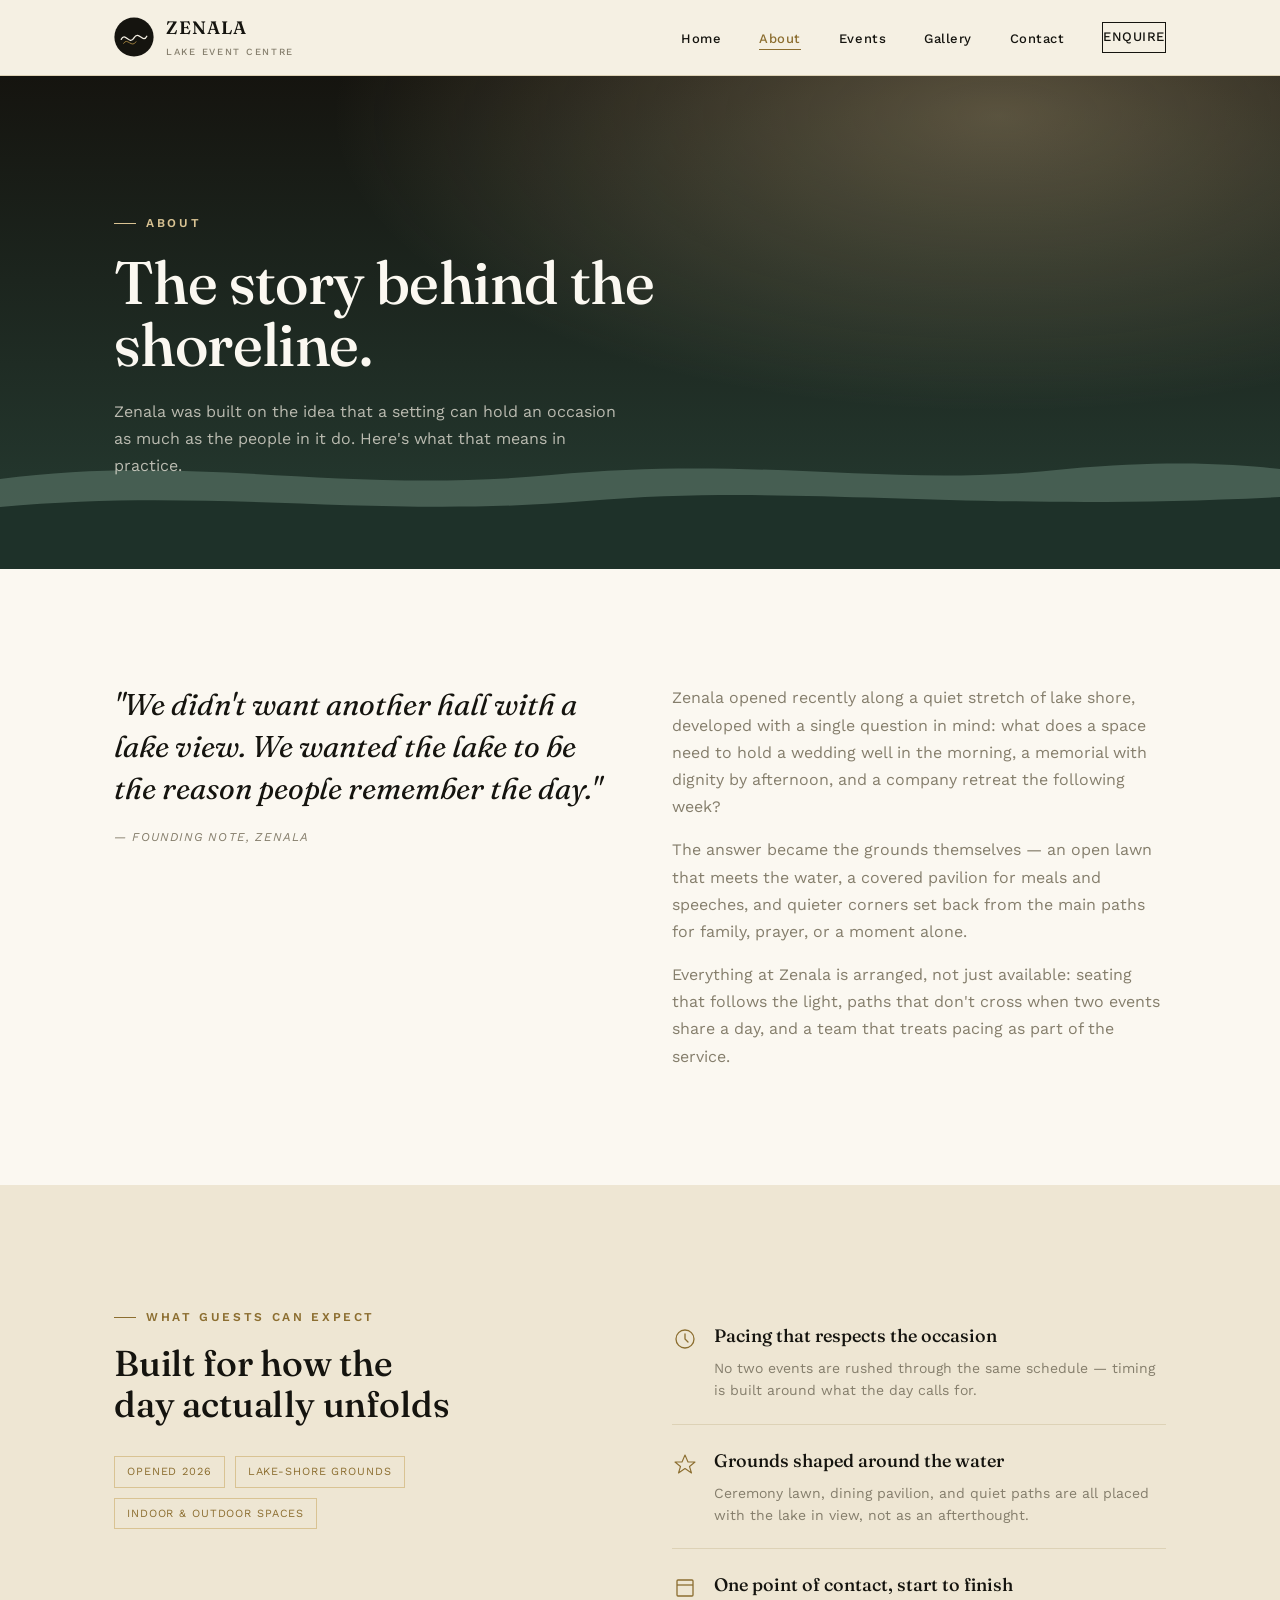
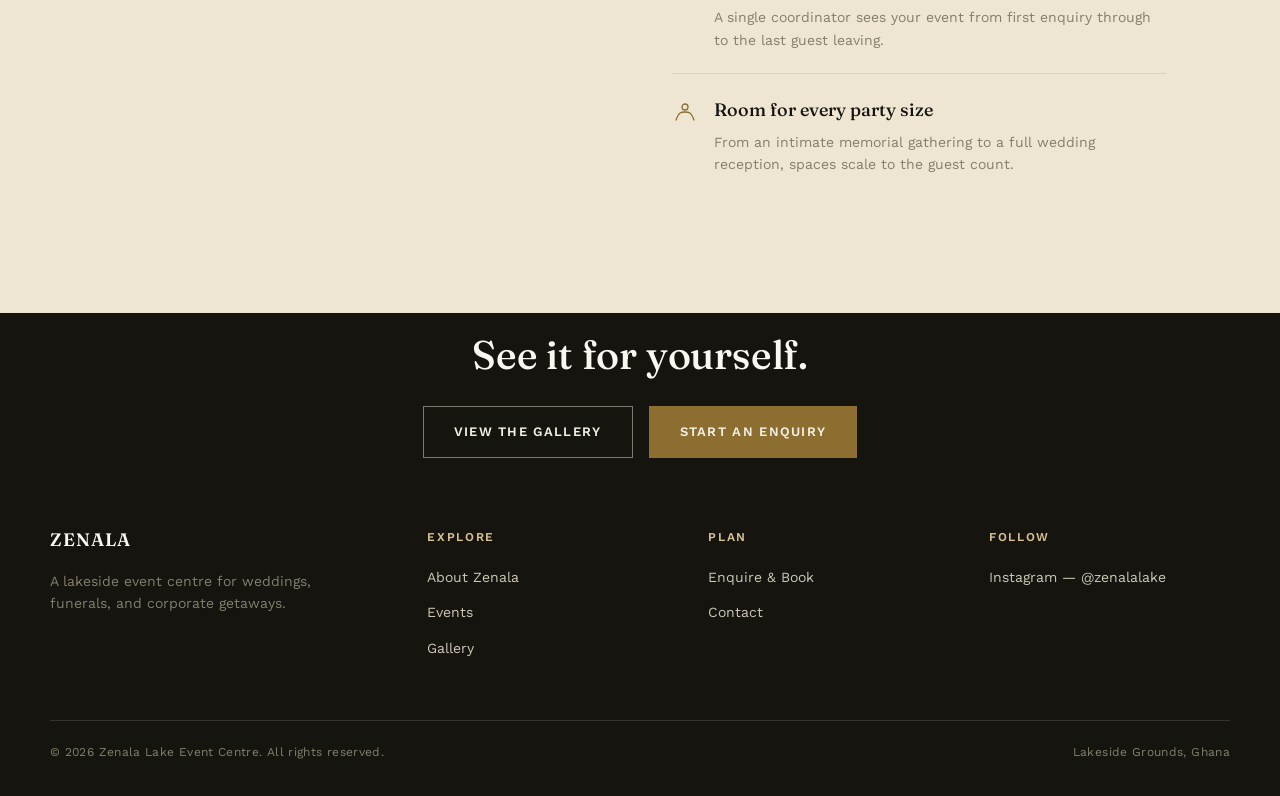
==== about.html @ 18d7e522 "feat: initial frontend" ====
<!DOCTYPE html>
<html lang="en">
<head>
<meta charset="UTF-8">
<meta name="viewport" content="width=device-width, initial-scale=1.0">
<title>About Zenala — Zenala Lake Event Centre</title>
<link rel="stylesheet" href="styles.css">
</head>
<body>

<header class="site-header">
  <nav class="nav">
    <a class="brand" href="index.html" aria-label="Zenala home">
      <svg class="brand-mark" viewBox="0 0 100 100" xmlns="http://www.w3.org/2000/svg">
        <circle cx="50" cy="50" r="49" fill="#15140F"/>
        <path d="M18,56 C28,36 38,72 50,52 C62,32 72,68 82,48" stroke="#F5F0E4" stroke-width="3.2" fill="none" stroke-linecap="round"/>
        <path d="M24,66 C33,49 44,80 55,62" stroke="#AD8A44" stroke-width="2.4" fill="none" stroke-linecap="round" opacity="0.9"/>
      </svg>
      <span>
        <span class="brand-word">ZENALA</span>
        <span class="brand-sub">LAKE EVENT CENTRE</span>
      </span>
    </a>
    <button class="nav-toggle" aria-label="Toggle menu" aria-expanded="false">
      <span></span><span></span><span></span>
    </button>
    <ul class="nav-links">
      <li><a href="index.html">Home</a></li>
      <li><a href="about.html" aria-current="page">About</a></li>
      <li><a href="events.html">Events</a></li>
      <li><a href="gallery.html">Gallery</a></li>
      <li><a href="contact.html">Contact</a></li>
      <li><a class="btn btn-line nav-cta" href="enquire.html">Enquire</a></li>
    </ul>
  </nav>
</header>

<main>
  <section class="hero compact">
    <div class="hero-scene" aria-hidden="true">
      <svg viewBox="0 0 1440 180" preserveAspectRatio="none" xmlns="http://www.w3.org/2000/svg">
        <path d="M0,90 C220,64 380,106 620,86 C860,66 1000,100 1200,80 C1320,70 1400,76 1440,80 L1440,180 L0,180 Z" fill="#4B6357" opacity="0.9"/>
        <path d="M0,118 C240,98 420,130 660,112 C900,94 1080,124 1440,108 L1440,180 L0,180 Z" fill="#1E3129"/>
      </svg>
    </div>
    <div class="hero-inner">
      <span class="eyebrow">About</span>
      <h1 class="h1" style="font-size:clamp(38px,5.5vw,60px); margin-top:18px;">The story behind the shoreline.</h1>
      <p class="lede" style="max-width:52ch;">Zenala was built on the idea that a setting can hold an occasion as much as the people in it do. Here's what that means in practice.</p>
    </div>
  </section>

  <!-- STORY -->
  <section class="section section-paper">
    <div class="wrap grid-2">
      <div>
        <p class="pullquote">"We didn't want another hall with a lake view. We wanted the lake to be the reason people remember the day."</p>
        <cite class="muted" style="display:block; margin-top:18px; font-size:12px; letter-spacing:.1em; text-transform:uppercase;">— Founding note, Zenala</cite>
      </div>
      <div>
        <p class="lede">Zenala opened recently along a quiet stretch of lake shore, developed with a single question in mind: what does a space need to hold a wedding well in the morning, a memorial with dignity by afternoon, and a company retreat the following week?</p>
        <p class="lede mt-16">The answer became the grounds themselves — an open lawn that meets the water, a covered pavilion for meals and speeches, and quieter corners set back from the main paths for family, prayer, or a moment alone.</p>
        <p class="lede mt-16">Everything at Zenala is arranged, not just available: seating that follows the light, paths that don't cross when two events share a day, and a team that treats pacing as part of the service.</p>
      </div>
    </div>
  </section>

  <!-- WHAT TO EXPECT -->
  <section class="section section-soft">
    <div class="wrap grid-2" style="align-items:start;">
      <div>
        <span class="eyebrow">What Guests Can Expect</span>
        <h2 class="h2 mt-16" style="font-size:clamp(26px,3.2vw,36px); max-width:14ch;">Built for how the day actually unfolds</h2>
        <div class="tag-row mt-32">
          <span class="tag">Opened 2026</span>
          <span class="tag">Lake-shore grounds</span>
          <span class="tag">Indoor &amp; outdoor spaces</span>
        </div>
      </div>
      <div>
        <div class="value-item">
          <svg class="value-icon" viewBox="0 0 26 26" fill="none" xmlns="http://www.w3.org/2000/svg"><circle cx="13" cy="13" r="9" stroke="currentColor" stroke-width="1.3"/><path d="M13 8v5l3 3" stroke="currentColor" stroke-width="1.3" stroke-linecap="round"/></svg>
          <div>
            <h4>Pacing that respects the occasion</h4>
            <p>No two events are rushed through the same schedule — timing is built around what the day calls for.</p>
          </div>
        </div>
        <div class="value-item">
          <svg class="value-icon" viewBox="0 0 26 26" fill="none" xmlns="http://www.w3.org/2000/svg"><path d="M13 4l3 7h7l-5.5 4.5L19.5 22 13 17.5 6.5 22 8.5 15.5 3 11h7z" stroke="currentColor" stroke-width="1.1" stroke-linejoin="round"/></svg>
          <div>
            <h4>Grounds shaped around the water</h4>
            <p>Ceremony lawn, dining pavilion, and quiet paths are all placed with the lake in view, not as an afterthought.</p>
          </div>
        </div>
        <div class="value-item">
          <svg class="value-icon" viewBox="0 0 26 26" fill="none" xmlns="http://www.w3.org/2000/svg"><rect x="5" y="5" width="16" height="16" rx="1" stroke="currentColor" stroke-width="1.3"/><path d="M5 10h16" stroke="currentColor" stroke-width="1.3"/></svg>
          <div>
            <h4>One point of contact, start to finish</h4>
            <p>A single coordinator sees your event from first enquiry through to the last guest leaving.</p>
          </div>
        </div>
        <div class="value-item">
          <svg class="value-icon" viewBox="0 0 26 26" fill="none" xmlns="http://www.w3.org/2000/svg"><path d="M4 20c3-8 5-8 9-8s6 0 9 8" stroke="currentColor" stroke-width="1.3" stroke-linecap="round"/><circle cx="13" cy="7" r="3" stroke="currentColor" stroke-width="1.3"/></svg>
          <div>
            <h4>Room for every party size</h4>
            <p>From an intimate memorial gathering to a full wedding reception, spaces scale to the guest count.</p>
          </div>
        </div>
      </div>
    </div>
  </section>

  <!-- CTA -->
  <section class="section-dark">
    <div class="wrap center" style="padding:20px 0 10px;">
      <h2 class="h2" style="font-size:clamp(26px,3.4vw,40px); color:var(--paper);">See it for yourself.</h2>
      <div class="hero-actions" style="justify-content:center; margin-top:28px;">
        <a href="gallery.html" class="btn btn-ghost">View the Gallery</a>
        <a href="enquire.html" class="btn btn-primary" style="background:var(--gold-deep); border-color:var(--gold-deep);">Start an Enquiry</a>
      </div>
    </div>
  </section>
</main>

<footer class="site-footer">
  <div class="wrap footer-top">
    <div class="footer-brand">
      <span class="brand-word">ZENALA</span>
      <p>A lakeside event centre for weddings, funerals, and corporate getaways.</p>
    </div>
    <div class="footer-col">
      <h4>Explore</h4>
      <ul>
        <li><a href="about.html">About Zenala</a></li>
        <li><a href="events.html">Events</a></li>
        <li><a href="gallery.html">Gallery</a></li>
      </ul>
    </div>
    <div class="footer-col">
      <h4>Plan</h4>
      <ul>
        <li><a href="enquire.html">Enquire &amp; Book</a></li>
        <li><a href="contact.html">Contact</a></li>
      </ul>
    </div>
    <div class="footer-col">
      <h4>Follow</h4>
      <ul>
        <li><a href="#">Instagram — @zenalalake</a></li>
      </ul>
    </div>
  </div>
  <div class="wrap footer-bottom">
    <span>&copy; 2026 Zenala Lake Event Centre. All rights reserved.</span>
    <span>Lakeside Grounds, Ghana</span>
  </div>
</footer>

<script src="script.js"></script>
</body>
</html>
---- styles.css ----
/* ==========================================================================
   ZENALA LAKE EVENT CENTRE — design tokens & shared styles
   Display: Fraunces (warm, high-contrast serif — the venue's editorial voice)
   Body:    Work Sans (quiet, geometric, does not compete with the serif)
   Palette: ink / cream / brass-gold / deep lake green / stone
   ========================================================================== */

@import url('https://fonts.googleapis.com/css2?family=Fraunces:ital,opsz,wght@0,9..144,300;0,9..144,400;0,9..144,500;0,9..144,600;1,9..144,400;1,9..144,500&family=Work+Sans:wght@300;400;500;600&display=swap');

:root{
  --ink:        #15140F;
  --ink-soft:   #23231B;
  --cream:      #F5F0E4;
  --cream-soft: #EEE6D3;
  --paper:      #FBF8F1;
  --gold:       #AD8A44;
  --gold-deep:  #8C6E30;
  --gold-soft:  #D9C393;
  --lake:       #263D33;
  --lake-soft:  #435A4D;
  --stone:      #857E6C;
  --line:       #DDD2B6;
  --white:      #FFFFFF;

  --display: 'Fraunces', serif;
  --body: 'Work Sans', sans-serif;

  --container: 1180px;
  --gutter: clamp(24px, 5vw, 64px);

  --ease: cubic-bezier(.4,0,.2,1);
}

*, *::before, *::after{ box-sizing: border-box; }
html{ scroll-behavior: smooth; }
@media (prefers-reduced-motion: reduce){
  html{ scroll-behavior: auto; }
  *, *::before, *::after{ animation-duration: 0.001ms !important; animation-iteration-count: 1 !important; transition-duration: 0.001ms !important; scroll-behavior: auto !important; }
}

body{
  margin:0;
  font-family: var(--body);
  color: var(--ink);
  background: var(--cream);
  font-weight: 400;
  line-height: 1.6;
  -webkit-font-smoothing: antialiased;
}

img, svg{ display:block; max-width:100%; }
a{ color: inherit; text-decoration:none; }
button{ font-family: inherit; cursor:pointer; }
ul{ margin:0; padding:0; list-style:none; }
h1,h2,h3,h4,p{ margin:0; }

:focus-visible{
  outline: 2px solid var(--gold);
  outline-offset: 3px;
}

.wrap{
  max-width: var(--container);
  margin: 0 auto;
  padding-left: var(--gutter);
  padding-right: var(--gutter);
}

.eyebrow{
  display:inline-flex;
  align-items:center;
  gap: 10px;
  font-family: var(--body);
  font-size: 12px;
  font-weight: 600;
  letter-spacing: .22em;
  text-transform: uppercase;
  color: var(--gold-deep);
}
.eyebrow::before{
  content:"";
  width: 22px; height:1px;
  background: var(--gold-deep);
}

h1, .h1{
  font-family: var(--display);
  font-optical-sizing: auto;
  font-weight: 500;
  letter-spacing: -0.01em;
  line-height: 1.04;
  color: var(--ink);
}
h2, .h2{
  font-family: var(--display);
  font-weight: 500;
  letter-spacing: -0.005em;
  line-height: 1.12;
  color: var(--ink);
}
h3, .h3{
  font-family: var(--display);
  font-weight: 500;
  line-height: 1.2;
  color: var(--ink);
}

.lede{
  font-family: var(--body);
  font-weight: 400;
  color: var(--stone);
  line-height: 1.7;
}

.btn{
  display:inline-flex;
  align-items:center;
  justify-content:center;
  gap:10px;
  padding: 15px 30px;
  font-family: var(--body);
  font-size: 13px;
  font-weight: 600;
  letter-spacing: .1em;
  text-transform: uppercase;
  border: 1px solid transparent;
  transition: all .3s var(--ease);
  white-space: nowrap;
}
.btn-primary{
  background: var(--ink);
  color: var(--cream);
  border-color: var(--ink);
}
.btn-primary:hover{
  background: var(--gold-deep);
  border-color: var(--gold-deep);
}
.btn-ghost{
  background: transparent;
  color: var(--cream);
  border-color: rgba(245,240,228,.45);
}
.btn-ghost:hover{
  border-color: var(--cream);
  background: rgba(245,240,228,.08);
}
.btn-line{
  background: transparent;
  color: var(--ink);
  border-color: var(--ink);
}
.btn-line:hover{
  background: var(--ink);
  color: var(--cream);
}

/* ---------------------------------------------------------------------- */
/* NAV                                                                    */
/* ---------------------------------------------------------------------- */
.site-header{
  position: sticky;
  top:0;
  z-index: 100;
  background: rgba(245,240,228,.86);
  backdrop-filter: blur(10px) saturate(1.1);
  border-bottom: 1px solid var(--line);
}
.nav{
  display:flex;
  align-items:center;
  justify-content:space-between;
  padding: 16px var(--gutter);
  max-width: var(--container);
  margin: 0 auto;
}
.brand{
  display:flex;
  align-items:center;
  gap: 12px;
}
.brand-mark{ width: 40px; height:40px; flex:none; }
.brand-word{
  font-family: var(--display);
  font-size: 18px;
  font-weight: 600;
  letter-spacing: .06em;
  line-height:1.1;
}
.brand-sub{
  display:block;
  font-family: var(--body);
  font-size: 9.5px;
  font-weight: 500;
  letter-spacing: .18em;
  color: var(--stone);
  margin-top: 2px;
}
.nav-links{
  display:flex;
  align-items:center;
  gap: clamp(18px, 3vw, 38px);
}
.nav-links a{
  font-size: 13px;
  font-weight: 500;
  letter-spacing: .04em;
  color: var(--ink);
  position: relative;
  padding: 4px 0;
}
.nav-links a::after{
  content:"";
  position:absolute;
  left:0; right:100%;
  bottom:0;
  height:1px;
  background: var(--gold-deep);
  transition: right .3s var(--ease);
}
.nav-links a:hover::after,
.nav-links a[aria-current="page"]::after{
  right:0;
}
.nav-links a[aria-current="page"]{ color: var(--gold-deep); }
.nav-cta{
  padding: 10px 20px;
  font-size: 12px;
}
.nav-toggle{ display:none; }

@media (max-width: 860px){
  .nav-links{
    position:fixed;
    top: 65px; right:0; bottom:0; left:0;
    height: calc(100vh - 65px);
    background: var(--cream);
    flex-direction:column;
    align-items:flex-start;
    padding: 30px var(--gutter);
    gap: 26px;
    display:none;
    border-top: 1px solid var(--line);
    overflow-y:auto;
  }
  .nav-links.open{ display:flex; }
  .nav-links a{ font-size: 20px; font-family: var(--display); }
  .nav-toggle{
    display:flex;
    flex-direction:column;
    gap:5px;
    background:none;
    border:none;
    padding:6px;
  }
  .nav-toggle span{ width:22px; height:1px; background:var(--ink); display:block; }
}

/* ---------------------------------------------------------------------- */
/* WAVE DIVIDERS / SIGNATURE MOTIF                                        */
/* ---------------------------------------------------------------------- */
.wave-divider{ display:block; width:100%; line-height:0; }
.wave-divider svg{ width:100%; height:auto; display:block; }

.ripple-line{
  stroke-dasharray: 4 10;
  animation: driftline 14s linear infinite;
}
@keyframes driftline{
  to{ stroke-dashoffset: -140; }
}

/* ---------------------------------------------------------------------- */
/* HERO (shared skeleton, page-specific content)                          */
/* ---------------------------------------------------------------------- */
.hero{
  position: relative;
  background:
    radial-gradient(52% 60% at 78% 8%, rgba(217,195,147,.35) 0%, rgba(217,195,147,0) 100%),
    linear-gradient(180deg, var(--ink) 0%, var(--lake) 100%);
  color: var(--cream);
  overflow:hidden;
}
.hero-inner{
  position:relative;
  z-index:2;
  max-width: var(--container);
  margin:0 auto;
  padding: clamp(120px,16vw,180px) var(--gutter) clamp(150px,15vw,190px);
}
.hero-scene{
  position:absolute; left:0; right:0; bottom:0; z-index:1;
  height: clamp(110px, 16vw, 180px);
  line-height:0;
}
.hero-scene svg{ width:100%; height:100%; display:block; }
.hero .eyebrow{ color: var(--gold-soft); }
.hero .eyebrow::before{ background: var(--gold-soft); }
.hero h1{ color: var(--paper); max-width: 15ch; }
.hero .lede{ color: rgba(245,240,228,.72); max-width: 46ch; margin-top:22px; }
.hero-actions{ display:flex; gap:16px; margin-top:40px; flex-wrap:wrap; }

.hero.compact .hero-inner{ padding: clamp(90px,12vw,130px) var(--gutter) clamp(64px,8vw,90px); }

/* ---------------------------------------------------------------------- */
/* SECTIONS                                                                */
/* ---------------------------------------------------------------------- */
section{ position:relative; }
.section{ padding: clamp(70px, 9vw, 120px) 0; }
.section-tight{ padding: clamp(50px,6vw,80px) 0; }
.section-dark{ background: var(--ink); color: var(--cream); }
.section-lake{ background: var(--lake); color: var(--cream); }
.section-paper{ background: var(--paper); }
.section-soft{ background: var(--cream-soft); }

.hr{ border:none; border-top:1px solid var(--line); margin: 0; }
.hr-dark{ border-top:1px solid rgba(245,240,228,.16); }

/* Two-col grid utilities */
.grid-2{ display:grid; grid-template-columns: 1fr 1fr; gap: clamp(30px,5vw,80px); }
.grid-3{ display:grid; grid-template-columns: repeat(3,1fr); gap: clamp(20px,3vw,32px); }
@media (max-width: 860px){
  .grid-2{ grid-template-columns: 1fr; }
  .grid-3{ grid-template-columns: 1fr; }
}

/* Occasion cards */
.occasion-card{
  border: 1px solid var(--line);
  background: var(--paper);
  padding: 38px 32px;
  transition: border-color .3s var(--ease), transform .3s var(--ease);
}
.occasion-card:hover{ border-color: var(--gold); transform: translateY(-4px); }
.occasion-icon{ width:44px; height:44px; margin-bottom:22px; color: var(--gold-deep); }
.occasion-card h3{ font-size: 22px; margin-bottom:12px; }
.occasion-card p{ color: var(--stone); font-size:15px; }
.occasion-link{
  display:inline-flex; align-items:center; gap:8px;
  margin-top:22px; font-size:12px; font-weight:600; letter-spacing:.08em; text-transform:uppercase;
  color: var(--ink); border-bottom:1px solid var(--ink); padding-bottom:3px;
}

/* Illustrated scene panels (used in place of photography) */
.scene{
  position:relative;
  aspect-ratio: 4/3;
  overflow:hidden;
  background: var(--lake);
}
.scene svg{ position:absolute; top:0; right:0; bottom:0; left:0; width:100%; height:100%; }
.scene-caption{
  position:absolute; left:0; right:0; bottom:0;
  padding: 18px 20px;
  background: linear-gradient(0deg, rgba(21,20,15,.72), transparent);
  color: var(--paper);
  font-family: var(--display);
  font-size: 15px;
  letter-spacing:.01em;
}

/* Footer */
.site-footer{
  background: var(--ink);
  color: var(--cream-soft);
}
.footer-top{
  padding: 60px 0 50px;
  display:grid;
  grid-template-columns: 1.4fr 1fr 1fr 1fr;
  gap: 40px;
}
@media (max-width: 860px){
  .footer-top{ grid-template-columns: 1fr 1fr; }
}
.footer-brand .brand-word{ color: var(--paper); }
.footer-brand p{ margin-top:16px; color: var(--stone); font-size:14px; max-width: 30ch; }
.footer-col h4{
  font-family: var(--body); font-size:12px; font-weight:600; letter-spacing:.14em;
  text-transform:uppercase; color: var(--gold-soft); margin-bottom:16px;
}
.footer-col li{ margin-bottom:10px; }
.footer-col a{ font-size:14px; color: var(--cream-soft); opacity:.85; }
.footer-col a:hover{ opacity:1; color: var(--gold-soft); }
.footer-bottom{
  border-top: 1px solid rgba(245,240,228,.14);
  padding: 22px 0 34px;
  display:flex; justify-content:space-between; align-items:center; flex-wrap:wrap; gap:12px;
  font-size:12px; color: var(--stone); letter-spacing:.03em;
}

/* Reveal utility retained as a no-op: content must always be visible
   regardless of how the page is captured (manual scroll, full-page
   screenshot tools, etc. don't all trigger IntersectionObserver the
   same way) — reliability beats a subtle scroll animation here. */
.reveal{ opacity:1; transform:none; }

/* Forms */
.field{ margin-bottom: 22px; }
.field label{
  display:block; font-size:12px; font-weight:600; letter-spacing:.08em; text-transform:uppercase;
  color: var(--stone); margin-bottom:9px;
}
.field input, .field select, .field textarea{
  width:100%;
  background: var(--paper);
  border: 1px solid var(--line);
  padding: 14px 16px;
  font-family: var(--body);
  font-size: 15px;
  color: var(--ink);
  transition: border-color .25s var(--ease);
}
.field input:focus, .field select:focus, .field textarea:focus{
  border-color: var(--gold);
  outline:none;
}
.field textarea{ resize: vertical; min-height: 120px; }
.field-row{ display:grid; grid-template-columns:1fr 1fr; gap:20px; }
@media (max-width:600px){ .field-row{ grid-template-columns:1fr; } }

/* Steps (real sequence -> numbering justified) */
.step{ display:flex; gap:18px; }
.step + .step{ margin-top:26px; }
.step-num{
  font-family: var(--display); font-size:20px; color: var(--gold);
  border: 1px solid var(--gold-soft);
  width:40px; height:40px; flex:none;
  display:flex; align-items:center; justify-content:center;
}
.step h4{ font-family: var(--body); font-weight:600; font-size:15px; margin-bottom:4px; }
.step p{ font-size:14px; color: var(--stone); }

/* Pull quote */
.pullquote{
  font-family: var(--display);
  font-style: italic;
  font-weight: 400;
  font-size: clamp(22px, 3vw, 30px);
  line-height: 1.4;
  color: var(--ink);
}
.pullquote cite{
  display:block; margin-top:18px; font-style:normal; font-family: var(--body);
  font-size:12px; letter-spacing:.1em; text-transform:uppercase; color: var(--stone);
}

/* Value / expect list */
.value-item{ display:flex; gap:16px; padding: 22px 0; }
.value-item + .value-item{ border-top: 1px solid var(--line); }
.value-icon{ width:26px; height:26px; flex:none; color: var(--gold-deep); margin-top:4px; }
.value-item h4{ font-family: var(--display); font-size:18px; font-weight:500; margin-bottom:6px; }
.value-item p{ font-size:14px; color: var(--stone); }

/* Utility */
.center{ text-align:center; }
.mt-8{ margin-top:8px; } .mt-16{ margin-top:16px; } .mt-24{ margin-top:24px; }
.mt-32{ margin-top:32px; } .mt-48{ margin-top:48px; } .mt-64{ margin-top:64px; }
.muted{ color: var(--stone); }
.tag-row{ display:flex; gap:10px; flex-wrap:wrap; }
.tag{
  font-size:11px; letter-spacing:.08em; text-transform:uppercase; color: var(--gold-deep);
  border:1px solid var(--gold-soft); padding:6px 12px;
}
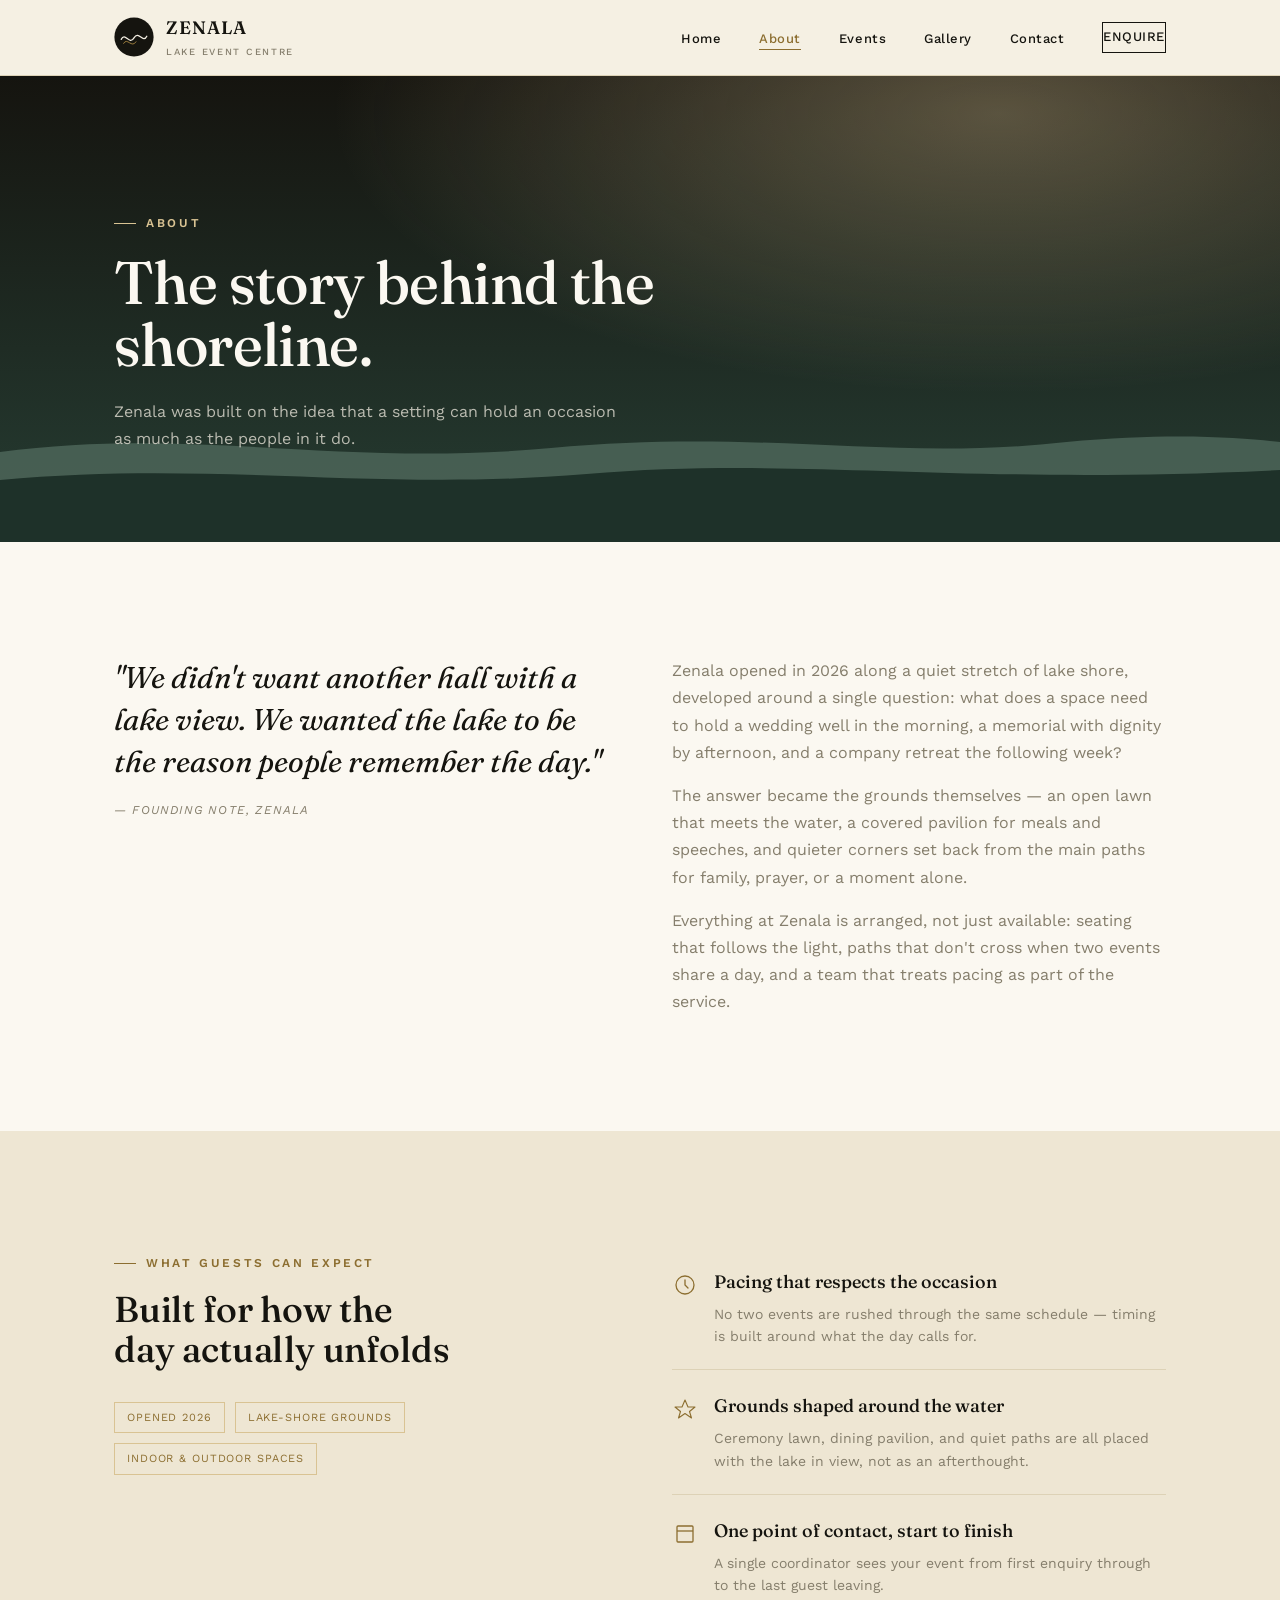
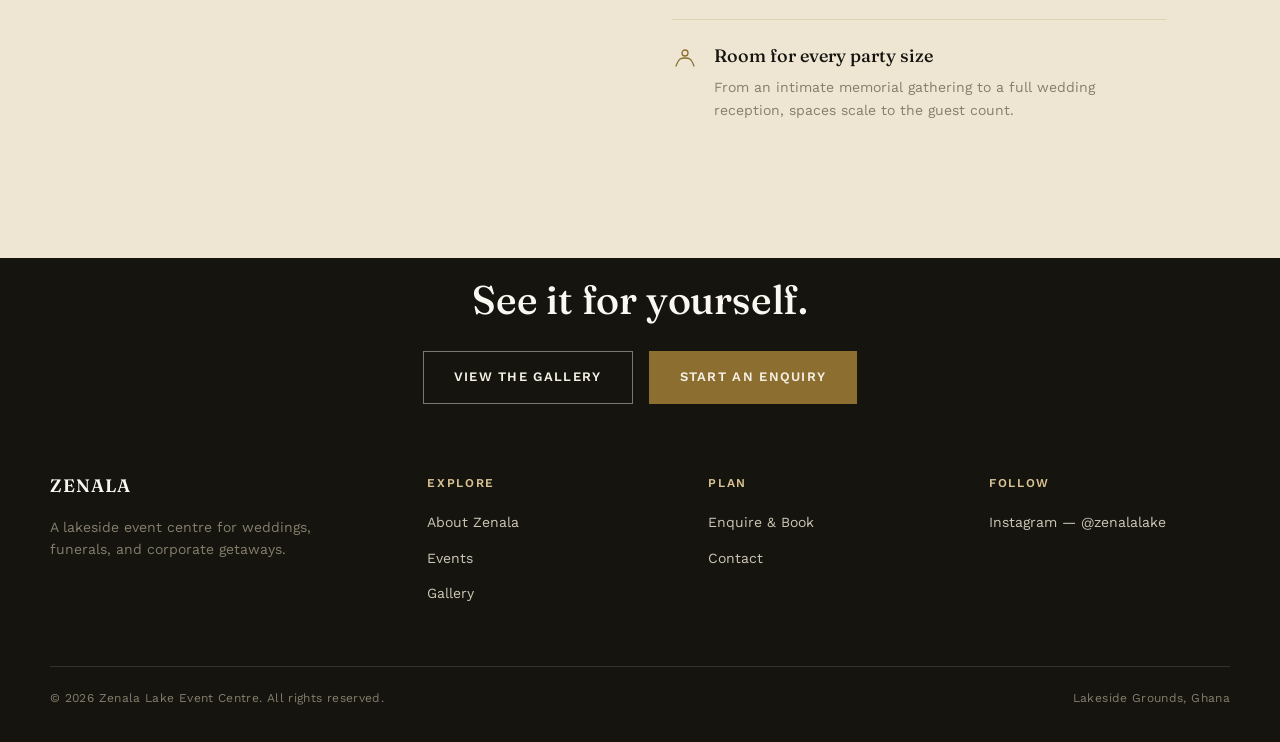
==== commit 86e351fe: "Refine site copy: strip placeholder artifacts and tighten messaging - Remove decorative dash bullets" ====
--- a/about.html
+++ b/about.html
@@ -46,7 +46,7 @@
     <div class="hero-inner">
       <span class="eyebrow">About</span>
       <h1 class="h1" style="font-size:clamp(38px,5.5vw,60px); margin-top:18px;">The story behind the shoreline.</h1>
-      <p class="lede" style="max-width:52ch;">Zenala was built on the idea that a setting can hold an occasion as much as the people in it do. Here's what that means in practice.</p>
+      <p class="lede" style="max-width:52ch;">Zenala was built on the idea that a setting can hold an occasion as much as the people in it do.</p>
     </div>
   </section>
 
@@ -58,7 +58,7 @@
         <cite class="muted" style="display:block; margin-top:18px; font-size:12px; letter-spacing:.1em; text-transform:uppercase;">— Founding note, Zenala</cite>
       </div>
       <div>
-        <p class="lede">Zenala opened recently along a quiet stretch of lake shore, developed with a single question in mind: what does a space need to hold a wedding well in the morning, a memorial with dignity by afternoon, and a company retreat the following week?</p>
+        <p class="lede">Zenala opened in 2026 along a quiet stretch of lake shore, developed around a single question: what does a space need to hold a wedding well in the morning, a memorial with dignity by afternoon, and a company retreat the following week?</p>
         <p class="lede mt-16">The answer became the grounds themselves — an open lawn that meets the water, a covered pavilion for meals and speeches, and quieter corners set back from the main paths for family, prayer, or a moment alone.</p>
         <p class="lede mt-16">Everything at Zenala is arranged, not just available: seating that follows the light, paths that don't cross when two events share a day, and a team that treats pacing as part of the service.</p>
       </div>
@@ -146,7 +146,7 @@
     <div class="footer-col">
       <h4>Follow</h4>
       <ul>
-        <li><a href="#">Instagram — @zenalalake</a></li>
+        <li><a href="https://www.instagram.com/zenalalake/">Instagram — @zenalalake</a></li>
       </ul>
     </div>
   </div>
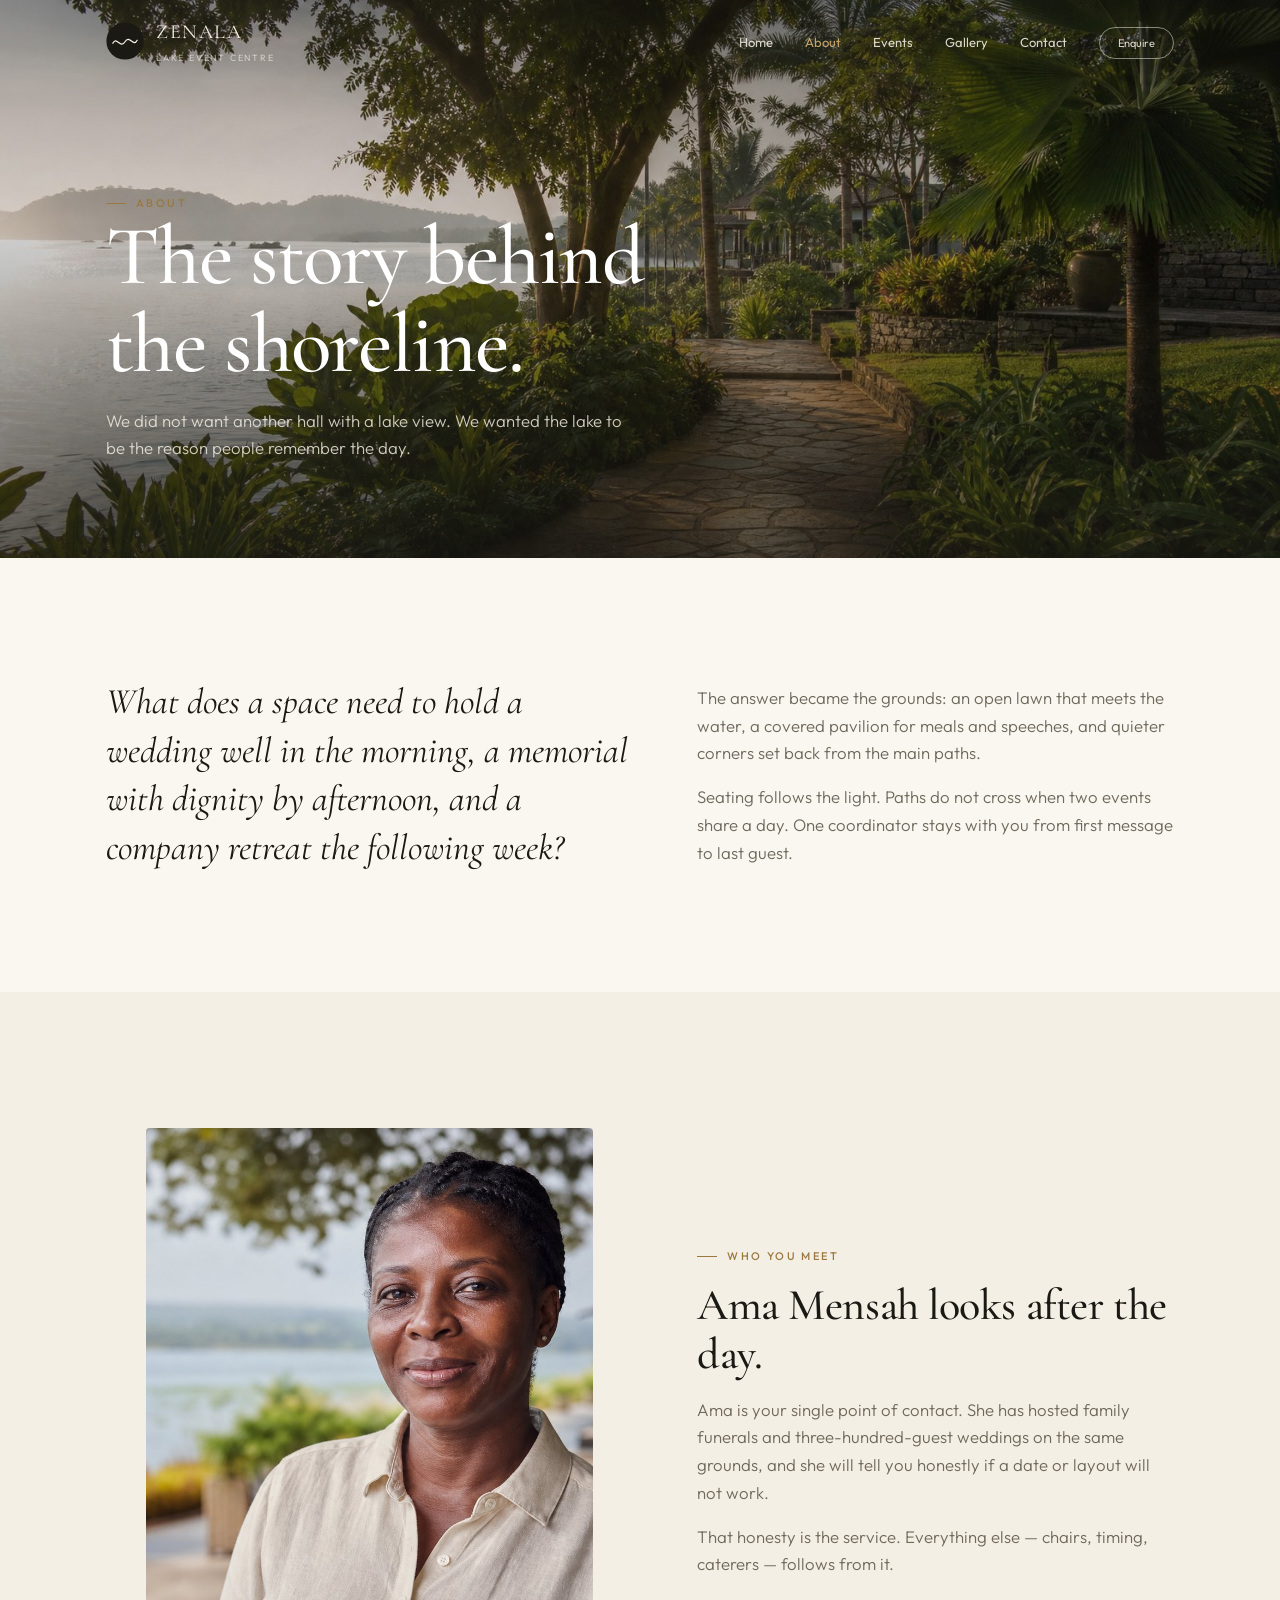
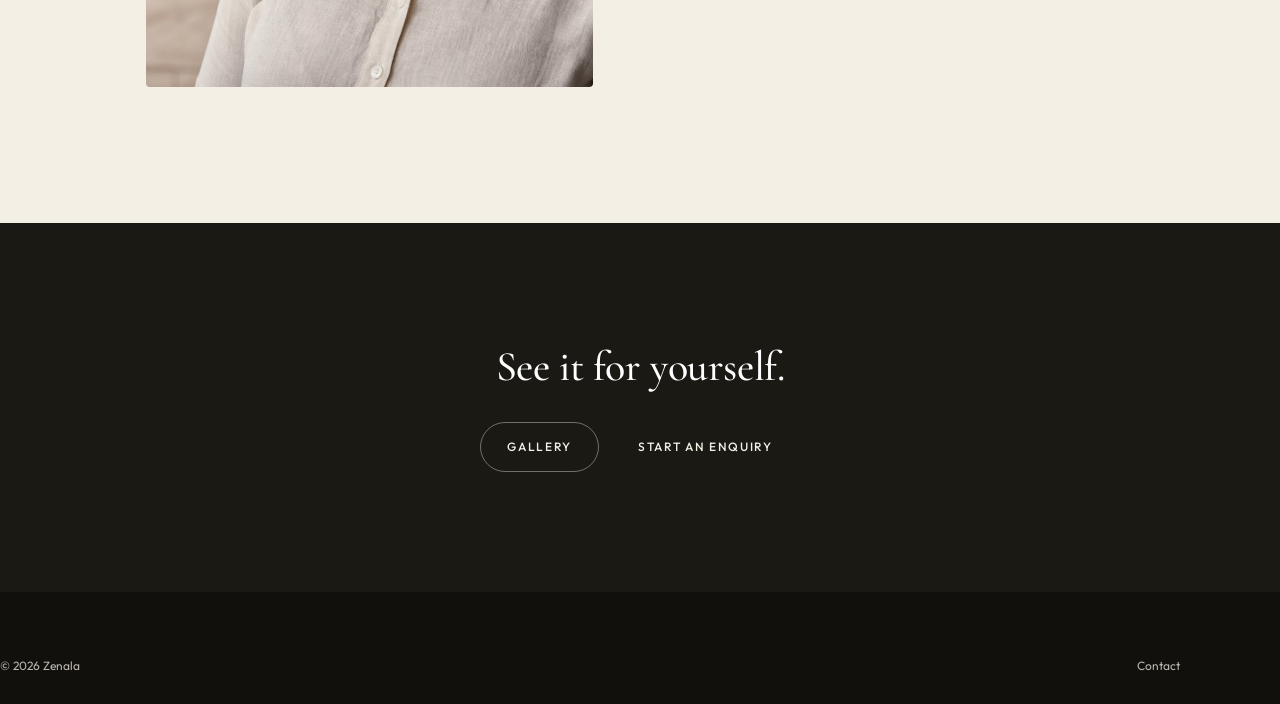
==== commit 6358de10: "feat: redesign the website" ====
--- a/about.html
+++ b/about.html
@@ -1,161 +1,74 @@
 <!DOCTYPE html>
 <html lang="en">
 <head>
-<meta charset="UTF-8">
-<meta name="viewport" content="width=device-width, initial-scale=1.0">
-<title>About Zenala — Zenala Lake Event Centre</title>
-<link rel="stylesheet" href="styles.css">
+  <meta charset="UTF-8">
+  <meta name="viewport" content="width=device-width, initial-scale=1.0">
+  <title>About — Zenala Lake Event Centre</title>
+  <link rel="stylesheet" href="styles.css">
 </head>
 <body>
-
 <header class="site-header">
   <nav class="nav">
     <a class="brand" href="index.html" aria-label="Zenala home">
-      <svg class="brand-mark" viewBox="0 0 100 100" xmlns="http://www.w3.org/2000/svg">
-        <circle cx="50" cy="50" r="49" fill="#15140F"/>
-        <path d="M18,56 C28,36 38,72 50,52 C62,32 72,68 82,48" stroke="#F5F0E4" stroke-width="3.2" fill="none" stroke-linecap="round"/>
-        <path d="M24,66 C33,49 44,80 55,62" stroke="#AD8A44" stroke-width="2.4" fill="none" stroke-linecap="round" opacity="0.9"/>
-      </svg>
-      <span>
-        <span class="brand-word">ZENALA</span>
-        <span class="brand-sub">LAKE EVENT CENTRE</span>
-      </span>
+      <svg class="brand-mark" viewBox="0 0 100 100"><circle cx="50" cy="50" r="49" fill="#1a1914"/><path d="M18,56 C28,36 38,72 50,52 C62,32 72,68 82,48" stroke="#F4EFE4" stroke-width="3.2" fill="none" stroke-linecap="round"/></svg>
+      <span><span class="brand-word">ZENALA</span><span class="brand-sub">LAKE EVENT CENTRE</span></span>
     </a>
-    <button class="nav-toggle" aria-label="Toggle menu" aria-expanded="false">
-      <span></span><span></span><span></span>
-    </button>
+    <button class="nav-toggle" aria-label="Toggle menu" aria-expanded="false"><span></span><span></span><span></span></button>
     <ul class="nav-links">
       <li><a href="index.html">Home</a></li>
       <li><a href="about.html" aria-current="page">About</a></li>
       <li><a href="events.html">Events</a></li>
       <li><a href="gallery.html">Gallery</a></li>
       <li><a href="contact.html">Contact</a></li>
-      <li><a class="btn btn-line nav-cta" href="enquire.html">Enquire</a></li>
+      <li><a class="nav-cta" href="enquire.html">Enquire</a></li>
     </ul>
   </nav>
 </header>
-
 <main>
   <section class="hero compact">
-    <div class="hero-scene" aria-hidden="true">
-      <svg viewBox="0 0 1440 180" preserveAspectRatio="none" xmlns="http://www.w3.org/2000/svg">
-        <path d="M0,90 C220,64 380,106 620,86 C860,66 1000,100 1200,80 C1320,70 1400,76 1440,80 L1440,180 L0,180 Z" fill="#4B6357" opacity="0.9"/>
-        <path d="M0,118 C240,98 420,130 660,112 C900,94 1080,124 1440,108 L1440,180 L0,180 Z" fill="#1E3129"/>
-      </svg>
-    </div>
+    <div class="hero-media"><img src="images/gardens.jpg" alt="Garden path at Zenala"></div>
     <div class="hero-inner">
       <span class="eyebrow">About</span>
-      <h1 class="h1" style="font-size:clamp(38px,5.5vw,60px); margin-top:18px;">The story behind the shoreline.</h1>
-      <p class="lede" style="max-width:52ch;">Zenala was built on the idea that a setting can hold an occasion as much as the people in it do.</p>
+      <h1>The story behind the shoreline.</h1>
+      <p class="lede">We did not want another hall with a lake view. We wanted the lake to be the reason people remember the day.</p>
     </div>
   </section>
-
-  <!-- STORY -->
-  <section class="section section-paper">
+  <section class="section">
     <div class="wrap grid-2">
+      <p class="quote">What does a space need to hold a wedding well in the morning, a memorial with dignity by afternoon, and a company retreat the following week?</p>
       <div>
-        <p class="pullquote">"We didn't want another hall with a lake view. We wanted the lake to be the reason people remember the day."</p>
-        <cite class="muted" style="display:block; margin-top:18px; font-size:12px; letter-spacing:.1em; text-transform:uppercase;">— Founding note, Zenala</cite>
-      </div>
-      <div>
-        <p class="lede">Zenala opened in 2026 along a quiet stretch of lake shore, developed around a single question: what does a space need to hold a wedding well in the morning, a memorial with dignity by afternoon, and a company retreat the following week?</p>
-        <p class="lede mt-16">The answer became the grounds themselves — an open lawn that meets the water, a covered pavilion for meals and speeches, and quieter corners set back from the main paths for family, prayer, or a moment alone.</p>
-        <p class="lede mt-16">Everything at Zenala is arranged, not just available: seating that follows the light, paths that don't cross when two events share a day, and a team that treats pacing as part of the service.</p>
+        <p class="lede">The answer became the grounds: an open lawn that meets the water, a covered pavilion for meals and speeches, and quieter corners set back from the main paths.</p>
+        <p class="lede mt-16">Seating follows the light. Paths do not cross when two events share a day. One coordinator stays with you from first message to last guest.</p>
       </div>
     </div>
   </section>
-
-  <!-- WHAT TO EXPECT -->
-  <section class="section section-soft">
-    <div class="wrap grid-2" style="align-items:start;">
+  <section class="section section-cream">
+    <div class="wrap grid-2">
+      <figure class="photo" style="aspect-ratio:4/5"><img src="images/portrait.jpg" alt="Ama Mensah"></figure>
       <div>
-        <span class="eyebrow">What Guests Can Expect</span>
-        <h2 class="h2 mt-16" style="font-size:clamp(26px,3.2vw,36px); max-width:14ch;">Built for how the day actually unfolds</h2>
-        <div class="tag-row mt-32">
-          <span class="tag">Opened 2026</span>
-          <span class="tag">Lake-shore grounds</span>
-          <span class="tag">Indoor &amp; outdoor spaces</span>
-        </div>
-      </div>
-      <div>
-        <div class="value-item">
-          <svg class="value-icon" viewBox="0 0 26 26" fill="none" xmlns="http://www.w3.org/2000/svg"><circle cx="13" cy="13" r="9" stroke="currentColor" stroke-width="1.3"/><path d="M13 8v5l3 3" stroke="currentColor" stroke-width="1.3" stroke-linecap="round"/></svg>
-          <div>
-            <h4>Pacing that respects the occasion</h4>
-            <p>No two events are rushed through the same schedule — timing is built around what the day calls for.</p>
-          </div>
-        </div>
-        <div class="value-item">
-          <svg class="value-icon" viewBox="0 0 26 26" fill="none" xmlns="http://www.w3.org/2000/svg"><path d="M13 4l3 7h7l-5.5 4.5L19.5 22 13 17.5 6.5 22 8.5 15.5 3 11h7z" stroke="currentColor" stroke-width="1.1" stroke-linejoin="round"/></svg>
-          <div>
-            <h4>Grounds shaped around the water</h4>
-            <p>Ceremony lawn, dining pavilion, and quiet paths are all placed with the lake in view, not as an afterthought.</p>
-          </div>
-        </div>
-        <div class="value-item">
-          <svg class="value-icon" viewBox="0 0 26 26" fill="none" xmlns="http://www.w3.org/2000/svg"><rect x="5" y="5" width="16" height="16" rx="1" stroke="currentColor" stroke-width="1.3"/><path d="M5 10h16" stroke="currentColor" stroke-width="1.3"/></svg>
-          <div>
-            <h4>One point of contact, start to finish</h4>
-            <p>A single coordinator sees your event from first enquiry through to the last guest leaving.</p>
-          </div>
-        </div>
-        <div class="value-item">
-          <svg class="value-icon" viewBox="0 0 26 26" fill="none" xmlns="http://www.w3.org/2000/svg"><path d="M4 20c3-8 5-8 9-8s6 0 9 8" stroke="currentColor" stroke-width="1.3" stroke-linecap="round"/><circle cx="13" cy="7" r="3" stroke="currentColor" stroke-width="1.3"/></svg>
-          <div>
-            <h4>Room for every party size</h4>
-            <p>From an intimate memorial gathering to a full wedding reception, spaces scale to the guest count.</p>
-          </div>
-        </div>
+        <span class="eyebrow">Who you meet</span>
+        <h2 class="h2 mt-16" style="font-size:clamp(30px,4vw,44px)">Ama Mensah looks after the day.</h2>
+        <p class="lede mt-16">Ama is your single point of contact. She has hosted family funerals and three-hundred-guest weddings on the same grounds, and she will tell you honestly if a date or layout will not work.</p>
+        <p class="lede mt-16">That honesty is the service. Everything else — chairs, timing, caterers — follows from it.</p>
       </div>
     </div>
   </section>
-
-  <!-- CTA -->
-  <section class="section-dark">
-    <div class="wrap center" style="padding:20px 0 10px;">
-      <h2 class="h2" style="font-size:clamp(26px,3.4vw,40px); color:var(--paper);">See it for yourself.</h2>
-      <div class="hero-actions" style="justify-content:center; margin-top:28px;">
-        <a href="gallery.html" class="btn btn-ghost">View the Gallery</a>
-        <a href="enquire.html" class="btn btn-primary" style="background:var(--gold-deep); border-color:var(--gold-deep);">Start an Enquiry</a>
+  <section class="section section-ink">
+    <div class="wrap center">
+      <h2 class="h2" style="color:#fff;font-size:clamp(28px,3.6vw,42px)">See it for yourself.</h2>
+      <div class="hero-actions" style="justify-content:center">
+        <a href="gallery.html" class="btn btn-ghost">Gallery</a>
+        <a href="enquire.html" class="btn btn-primary">Start an enquiry</a>
       </div>
     </div>
   </section>
 </main>
-
 <footer class="site-footer">
-  <div class="wrap footer-top">
-    <div class="footer-brand">
-      <span class="brand-word">ZENALA</span>
-      <p>A lakeside event centre for weddings, funerals, and corporate getaways.</p>
-    </div>
-    <div class="footer-col">
-      <h4>Explore</h4>
-      <ul>
-        <li><a href="about.html">About Zenala</a></li>
-        <li><a href="events.html">Events</a></li>
-        <li><a href="gallery.html">Gallery</a></li>
-      </ul>
-    </div>
-    <div class="footer-col">
-      <h4>Plan</h4>
-      <ul>
-        <li><a href="enquire.html">Enquire &amp; Book</a></li>
-        <li><a href="contact.html">Contact</a></li>
-      </ul>
-    </div>
-    <div class="footer-col">
-      <h4>Follow</h4>
-      <ul>
-        <li><a href="https://www.instagram.com/zenalalake/">Instagram — @zenalalake</a></li>
-      </ul>
-    </div>
-  </div>
-  <div class="wrap footer-bottom">
-    <span>&copy; 2026 Zenala Lake Event Centre. All rights reserved.</span>
-    <span>Lakeside Grounds, Ghana</span>
+  <div class="wrap footer-bottom" style="border:0;margin:0;padding:0">
+    <span>© 2026 Zenala</span>
+    <a href="contact.html">Contact</a>
   </div>
 </footer>
-
 <script src="script.js"></script>
 </body>
 </html>
--- a/styles.css
+++ b/styles.css
@@ -1,464 +1,254 @@
-/* ==========================================================================
-   ZENALA LAKE EVENT CENTRE — design tokens & shared styles
-   Display: Fraunces (warm, high-contrast serif — the venue's editorial voice)
-   Body:    Work Sans (quiet, geometric, does not compete with the serif)
-   Palette: ink / cream / brass-gold / deep lake green / stone
-   ========================================================================== */
-
-@import url('https://fonts.googleapis.com/css2?family=Fraunces:ital,opsz,wght@0,9..144,300;0,9..144,400;0,9..144,500;0,9..144,600;1,9..144,400;1,9..144,500&family=Work+Sans:wght@300;400;500;600&display=swap');
+@import url('https://fonts.googleapis.com/css2?family=Cormorant+Garamond:ital,wght@0,400;0,500;0,600;1,400;1,500&family=Outfit:wght@300;400;500;600&display=swap');
 
 :root{
-  --ink:        #15140F;
-  --ink-soft:   #23231B;
-  --cream:      #F5F0E4;
-  --cream-soft: #EEE6D3;
-  --paper:      #FBF8F1;
-  --gold:       #AD8A44;
-  --gold-deep:  #8C6E30;
-  --gold-soft:  #D9C393;
-  --lake:       #263D33;
-  --lake-soft:  #435A4D;
-  --stone:      #857E6C;
-  --line:       #DDD2B6;
-  --white:      #FFFFFF;
-
-  --display: 'Fraunces', serif;
-  --body: 'Work Sans', sans-serif;
-
-  --container: 1180px;
-  --gutter: clamp(24px, 5vw, 64px);
-
-  --ease: cubic-bezier(.4,0,.2,1);
-}
-
-*, *::before, *::after{ box-sizing: border-box; }
-html{ scroll-behavior: smooth; }
-@media (prefers-reduced-motion: reduce){
-  html{ scroll-behavior: auto; }
-  *, *::before, *::after{ animation-duration: 0.001ms !important; animation-iteration-count: 1 !important; transition-duration: 0.001ms !important; scroll-behavior: auto !important; }
-}
-
+  --ink:#1a1914;
+  --ink-2:#2c2a24;
+  --cream:#f4efe4;
+  --paper:#faf7f0;
+  --gold:#9a7840;
+  --gold-2:#c4a56a;
+  --lake:#1c3229;
+  --lake-2:#2d4a3d;
+  --stone:#6f695c;
+  --line:rgba(26,25,20,.12);
+  --shadow:0 24px 60px rgba(26,25,20,.12);
+  --display:'Cormorant Garamond', Georgia, serif;
+  --body:'Outfit', system-ui, sans-serif;
+  --wrap:1180px;
+  --gutter:clamp(20px,4.5vw,56px);
+  --ease:cubic-bezier(.22,1,.36,1);
+}
+
+*,*::before,*::after{box-sizing:border-box}
+html{scroll-behavior:smooth}
+@media (prefers-reduced-motion:reduce){
+  html{scroll-behavior:auto}
+  *,*::before,*::after{animation:none!important;transition:none!important}
+}
 body{
   margin:0;
-  font-family: var(--body);
-  color: var(--ink);
-  background: var(--cream);
-  font-weight: 400;
-  line-height: 1.6;
-  -webkit-font-smoothing: antialiased;
-}
-
-img, svg{ display:block; max-width:100%; }
-a{ color: inherit; text-decoration:none; }
-button{ font-family: inherit; cursor:pointer; }
-ul{ margin:0; padding:0; list-style:none; }
-h1,h2,h3,h4,p{ margin:0; }
-
-:focus-visible{
-  outline: 2px solid var(--gold);
-  outline-offset: 3px;
-}
-
-.wrap{
-  max-width: var(--container);
-  margin: 0 auto;
-  padding-left: var(--gutter);
-  padding-right: var(--gutter);
-}
+  font-family:var(--body);
+  color:var(--ink);
+  background:var(--paper);
+  line-height:1.65;
+  font-weight:400;
+  -webkit-font-smoothing:antialiased;
+}
+img,svg{display:block;max-width:100%}
+a{color:inherit;text-decoration:none}
+button{font-family:inherit;cursor:pointer;border:0;background:none}
+ul{margin:0;padding:0;list-style:none}
+h1,h2,h3,h4,p{margin:0}
+:focus-visible{outline:2px solid var(--gold);outline-offset:3px}
+
+.wrap{max-width:var(--wrap);margin:0 auto;padding:0 var(--gutter)}
 
 .eyebrow{
-  display:inline-flex;
-  align-items:center;
-  gap: 10px;
-  font-family: var(--body);
-  font-size: 12px;
-  font-weight: 600;
-  letter-spacing: .22em;
-  text-transform: uppercase;
-  color: var(--gold-deep);
-}
-.eyebrow::before{
-  content:"";
-  width: 22px; height:1px;
-  background: var(--gold-deep);
-}
-
-h1, .h1{
-  font-family: var(--display);
-  font-optical-sizing: auto;
-  font-weight: 500;
-  letter-spacing: -0.01em;
-  line-height: 1.04;
-  color: var(--ink);
-}
-h2, .h2{
-  font-family: var(--display);
-  font-weight: 500;
-  letter-spacing: -0.005em;
-  line-height: 1.12;
-  color: var(--ink);
-}
-h3, .h3{
-  font-family: var(--display);
-  font-weight: 500;
-  line-height: 1.2;
-  color: var(--ink);
-}
-
-.lede{
-  font-family: var(--body);
-  font-weight: 400;
-  color: var(--stone);
-  line-height: 1.7;
-}
+  display:inline-flex;align-items:center;gap:10px;
+  font-size:11px;font-weight:500;letter-spacing:.22em;text-transform:uppercase;color:var(--gold);
+}
+.eyebrow::before{content:"";width:20px;height:1px;background:currentColor}
+
+h1,.h1{font-family:var(--display);font-weight:500;letter-spacing:-.02em;line-height:1.05}
+h2,.h2{font-family:var(--display);font-weight:500;line-height:1.12;letter-spacing:-.01em}
+h3{font-family:var(--display);font-weight:500;line-height:1.2}
+.lede{color:var(--stone);font-weight:300;font-size:1.05rem}
 
 .btn{
-  display:inline-flex;
-  align-items:center;
-  justify-content:center;
-  gap:10px;
-  padding: 15px 30px;
-  font-family: var(--body);
-  font-size: 13px;
-  font-weight: 600;
-  letter-spacing: .1em;
-  text-transform: uppercase;
-  border: 1px solid transparent;
-  transition: all .3s var(--ease);
-  white-space: nowrap;
-}
-.btn-primary{
-  background: var(--ink);
-  color: var(--cream);
-  border-color: var(--ink);
-}
-.btn-primary:hover{
-  background: var(--gold-deep);
-  border-color: var(--gold-deep);
-}
-.btn-ghost{
-  background: transparent;
-  color: var(--cream);
-  border-color: rgba(245,240,228,.45);
-}
-.btn-ghost:hover{
-  border-color: var(--cream);
-  background: rgba(245,240,228,.08);
-}
-.btn-line{
-  background: transparent;
-  color: var(--ink);
-  border-color: var(--ink);
-}
-.btn-line:hover{
-  background: var(--ink);
-  color: var(--cream);
-}
-
-/* ---------------------------------------------------------------------- */
-/* NAV                                                                    */
-/* ---------------------------------------------------------------------- */
+  display:inline-flex;align-items:center;justify-content:center;gap:10px;
+  padding:14px 26px;
+  font-size:12px;font-weight:500;letter-spacing:.14em;text-transform:uppercase;
+  border:1px solid transparent;border-radius:999px;
+  transition:transform .35s var(--ease), background .35s, color .35s, border-color .35s, box-shadow .35s;
+}
+.btn:hover{transform:translateY(-1px)}
+.btn-primary{background:var(--ink);color:var(--cream);border-color:var(--ink)}
+.btn-primary:hover{background:var(--gold);border-color:var(--gold);box-shadow:0 10px 30px rgba(154,120,64,.28)}
+.btn-ghost{background:transparent;color:var(--cream);border-color:rgba(244,239,228,.4)}
+.btn-ghost:hover{background:rgba(244,239,228,.1);border-color:var(--cream)}
+.btn-line{background:transparent;color:var(--ink);border-color:var(--ink)}
+.btn-line:hover{background:var(--ink);color:var(--cream)}
+
+/* Header */
 .site-header{
-  position: sticky;
-  top:0;
-  z-index: 100;
-  background: rgba(245,240,228,.86);
-  backdrop-filter: blur(10px) saturate(1.1);
-  border-bottom: 1px solid var(--line);
-}
+  position:fixed;inset:0 0 auto;z-index:80;
+  transition:background .4s, border-color .4s, backdrop-filter .4s;
+  border-bottom:1px solid transparent;
+}
+.site-header.scrolled,
+.site-header.on-light{
+  background:rgba(250,247,240,.9);
+  backdrop-filter:blur(16px);
+  border-bottom-color:var(--line);
+}
+.site-header.scrolled .brand-word,
+.site-header.on-light .brand-word,
+.site-header.scrolled .nav-links a,
+.site-header.on-light .nav-links a{color:var(--ink)}
+.site-header.scrolled .brand-sub,
+.site-header.on-light .brand-sub{color:var(--stone)}
+.site-header.scrolled .nav-toggle span,
+.site-header.on-light .nav-toggle span{background:var(--ink)}
+.site-header.scrolled .nav-cta,
+.site-header.on-light .nav-cta{border-color:var(--ink);color:var(--ink)}
 .nav{
-  display:flex;
-  align-items:center;
-  justify-content:space-between;
-  padding: 16px var(--gutter);
-  max-width: var(--container);
-  margin: 0 auto;
-}
-.brand{
-  display:flex;
-  align-items:center;
-  gap: 12px;
-}
-.brand-mark{ width: 40px; height:40px; flex:none; }
-.brand-word{
-  font-family: var(--display);
-  font-size: 18px;
-  font-weight: 600;
-  letter-spacing: .06em;
-  line-height:1.1;
-}
-.brand-sub{
-  display:block;
-  font-family: var(--body);
-  font-size: 9.5px;
-  font-weight: 500;
-  letter-spacing: .18em;
-  color: var(--stone);
-  margin-top: 2px;
-}
-.nav-links{
-  display:flex;
-  align-items:center;
-  gap: clamp(18px, 3vw, 38px);
-}
-.nav-links a{
-  font-size: 13px;
-  font-weight: 500;
-  letter-spacing: .04em;
-  color: var(--ink);
-  position: relative;
-  padding: 4px 0;
-}
-.nav-links a::after{
-  content:"";
-  position:absolute;
-  left:0; right:100%;
-  bottom:0;
-  height:1px;
-  background: var(--gold-deep);
-  transition: right .3s var(--ease);
-}
-.nav-links a:hover::after,
-.nav-links a[aria-current="page"]::after{
-  right:0;
-}
-.nav-links a[aria-current="page"]{ color: var(--gold-deep); }
-.nav-cta{
-  padding: 10px 20px;
-  font-size: 12px;
-}
-.nav-toggle{ display:none; }
-
-@media (max-width: 860px){
+  display:flex;align-items:center;justify-content:space-between;
+  max-width:var(--wrap);margin:0 auto;padding:16px var(--gutter);
+}
+.brand{display:flex;align-items:center;gap:12px}
+.brand-mark{width:38px;height:38px}
+.brand-word{font-family:var(--display);font-size:20px;letter-spacing:.08em;color:var(--cream)}
+.brand-sub{display:block;font-size:9px;letter-spacing:.2em;color:rgba(244,239,228,.65);margin-top:2px}
+.nav-links{display:flex;align-items:center;gap:clamp(16px,2.6vw,32px)}
+.nav-links a{font-size:13px;font-weight:400;color:rgba(244,239,228,.88);position:relative;padding:4px 0}
+.nav-links a[aria-current="page"]{color:var(--gold-2)}
+.nav-cta{padding:8px 18px!important;font-size:11px!important;border:1px solid rgba(244,239,228,.5);border-radius:999px}
+.nav-toggle{display:none}
+
+@media (max-width:900px){
+  .nav-toggle{display:flex;flex-direction:column;gap:5px;padding:8px}
+  .nav-toggle span{width:22px;height:1.5px;background:var(--cream);transition:.3s}
+  .nav-toggle[aria-expanded="true"] span:nth-child(1){transform:translateY(6.5px) rotate(45deg)}
+  .nav-toggle[aria-expanded="true"] span:nth-child(2){opacity:0}
+  .nav-toggle[aria-expanded="true"] span:nth-child(3){transform:translateY(-6.5px) rotate(-45deg)}
   .nav-links{
-    position:fixed;
-    top: 65px; right:0; bottom:0; left:0;
-    height: calc(100vh - 65px);
-    background: var(--cream);
-    flex-direction:column;
-    align-items:flex-start;
-    padding: 30px var(--gutter);
-    gap: 26px;
-    display:none;
-    border-top: 1px solid var(--line);
-    overflow-y:auto;
+    display:none;position:fixed;inset:68px 0 0;background:var(--paper);
+    flex-direction:column;align-items:flex-start;padding:32px var(--gutter);gap:22px;
   }
-  .nav-links.open{ display:flex; }
-  .nav-links a{ font-size: 20px; font-family: var(--display); }
-  .nav-toggle{
-    display:flex;
-    flex-direction:column;
-    gap:5px;
-    background:none;
-    border:none;
-    padding:6px;
-  }
-  .nav-toggle span{ width:22px; height:1px; background:var(--ink); display:block; }
-}
-
-/* ---------------------------------------------------------------------- */
-/* WAVE DIVIDERS / SIGNATURE MOTIF                                        */
-/* ---------------------------------------------------------------------- */
-.wave-divider{ display:block; width:100%; line-height:0; }
-.wave-divider svg{ width:100%; height:auto; display:block; }
-
-.ripple-line{
-  stroke-dasharray: 4 10;
-  animation: driftline 14s linear infinite;
-}
-@keyframes driftline{
-  to{ stroke-dashoffset: -140; }
-}
-
-/* ---------------------------------------------------------------------- */
-/* HERO (shared skeleton, page-specific content)                          */
-/* ---------------------------------------------------------------------- */
+  .nav-links.open{display:flex}
+  .nav-links a{font-size:28px;font-family:var(--display);color:var(--ink)!important}
+}
+
+/* Hero */
 .hero{
-  position: relative;
-  background:
-    radial-gradient(52% 60% at 78% 8%, rgba(217,195,147,.35) 0%, rgba(217,195,147,0) 100%),
-    linear-gradient(180deg, var(--ink) 0%, var(--lake) 100%);
-  color: var(--cream);
-  overflow:hidden;
-}
-.hero-inner{
-  position:relative;
-  z-index:2;
-  max-width: var(--container);
-  margin:0 auto;
-  padding: clamp(120px,16vw,180px) var(--gutter) clamp(150px,15vw,190px);
-}
-.hero-scene{
-  position:absolute; left:0; right:0; bottom:0; z-index:1;
-  height: clamp(110px, 16vw, 180px);
-  line-height:0;
-}
-.hero-scene svg{ width:100%; height:100%; display:block; }
-.hero .eyebrow{ color: var(--gold-soft); }
-.hero .eyebrow::before{ background: var(--gold-soft); }
-.hero h1{ color: var(--paper); max-width: 15ch; }
-.hero .lede{ color: rgba(245,240,228,.72); max-width: 46ch; margin-top:22px; }
-.hero-actions{ display:flex; gap:16px; margin-top:40px; flex-wrap:wrap; }
-
-.hero.compact .hero-inner{ padding: clamp(90px,12vw,130px) var(--gutter) clamp(64px,8vw,90px); }
-
-/* ---------------------------------------------------------------------- */
-/* SECTIONS                                                                */
-/* ---------------------------------------------------------------------- */
-section{ position:relative; }
-.section{ padding: clamp(70px, 9vw, 120px) 0; }
-.section-tight{ padding: clamp(50px,6vw,80px) 0; }
-.section-dark{ background: var(--ink); color: var(--cream); }
-.section-lake{ background: var(--lake); color: var(--cream); }
-.section-paper{ background: var(--paper); }
-.section-soft{ background: var(--cream-soft); }
-
-.hr{ border:none; border-top:1px solid var(--line); margin: 0; }
-.hr-dark{ border-top:1px solid rgba(245,240,228,.16); }
-
-/* Two-col grid utilities */
-.grid-2{ display:grid; grid-template-columns: 1fr 1fr; gap: clamp(30px,5vw,80px); }
-.grid-3{ display:grid; grid-template-columns: repeat(3,1fr); gap: clamp(20px,3vw,32px); }
-@media (max-width: 860px){
-  .grid-2{ grid-template-columns: 1fr; }
-  .grid-3{ grid-template-columns: 1fr; }
-}
-
-/* Occasion cards */
-.occasion-card{
-  border: 1px solid var(--line);
-  background: var(--paper);
-  padding: 38px 32px;
-  transition: border-color .3s var(--ease), transform .3s var(--ease);
-}
-.occasion-card:hover{ border-color: var(--gold); transform: translateY(-4px); }
-.occasion-icon{ width:44px; height:44px; margin-bottom:22px; color: var(--gold-deep); }
-.occasion-card h3{ font-size: 22px; margin-bottom:12px; }
-.occasion-card p{ color: var(--stone); font-size:15px; }
-.occasion-link{
-  display:inline-flex; align-items:center; gap:8px;
-  margin-top:22px; font-size:12px; font-weight:600; letter-spacing:.08em; text-transform:uppercase;
-  color: var(--ink); border-bottom:1px solid var(--ink); padding-bottom:3px;
-}
-
-/* Illustrated scene panels (used in place of photography) */
-.scene{
-  position:relative;
-  aspect-ratio: 4/3;
-  overflow:hidden;
-  background: var(--lake);
-}
-.scene svg{ position:absolute; top:0; right:0; bottom:0; left:0; width:100%; height:100%; }
-.scene-caption{
-  position:absolute; left:0; right:0; bottom:0;
-  padding: 18px 20px;
-  background: linear-gradient(0deg, rgba(21,20,15,.72), transparent);
-  color: var(--paper);
-  font-family: var(--display);
-  font-size: 15px;
-  letter-spacing:.01em;
-}
-
-/* Footer */
-.site-footer{
-  background: var(--ink);
-  color: var(--cream-soft);
-}
-.footer-top{
-  padding: 60px 0 50px;
-  display:grid;
-  grid-template-columns: 1.4fr 1fr 1fr 1fr;
-  gap: 40px;
-}
-@media (max-width: 860px){
-  .footer-top{ grid-template-columns: 1fr 1fr; }
-}
-.footer-brand .brand-word{ color: var(--paper); }
-.footer-brand p{ margin-top:16px; color: var(--stone); font-size:14px; max-width: 30ch; }
-.footer-col h4{
-  font-family: var(--body); font-size:12px; font-weight:600; letter-spacing:.14em;
-  text-transform:uppercase; color: var(--gold-soft); margin-bottom:16px;
-}
-.footer-col li{ margin-bottom:10px; }
-.footer-col a{ font-size:14px; color: var(--cream-soft); opacity:.85; }
-.footer-col a:hover{ opacity:1; color: var(--gold-soft); }
-.footer-bottom{
-  border-top: 1px solid rgba(245,240,228,.14);
-  padding: 22px 0 34px;
-  display:flex; justify-content:space-between; align-items:center; flex-wrap:wrap; gap:12px;
-  font-size:12px; color: var(--stone); letter-spacing:.03em;
-}
-
-/* Reveal utility retained as a no-op: content must always be visible
-   regardless of how the page is captured (manual scroll, full-page
-   screenshot tools, etc. don't all trigger IntersectionObserver the
-   same way) — reliability beats a subtle scroll animation here. */
-.reveal{ opacity:1; transform:none; }
-
-/* Forms */
-.field{ margin-bottom: 22px; }
-.field label{
-  display:block; font-size:12px; font-weight:600; letter-spacing:.08em; text-transform:uppercase;
-  color: var(--stone); margin-bottom:9px;
-}
-.field input, .field select, .field textarea{
-  width:100%;
-  background: var(--paper);
-  border: 1px solid var(--line);
-  padding: 14px 16px;
-  font-family: var(--body);
-  font-size: 15px;
-  color: var(--ink);
-  transition: border-color .25s var(--ease);
-}
-.field input:focus, .field select:focus, .field textarea:focus{
-  border-color: var(--gold);
-  outline:none;
-}
-.field textarea{ resize: vertical; min-height: 120px; }
-.field-row{ display:grid; grid-template-columns:1fr 1fr; gap:20px; }
-@media (max-width:600px){ .field-row{ grid-template-columns:1fr; } }
-
-/* Steps (real sequence -> numbering justified) */
-.step{ display:flex; gap:18px; }
-.step + .step{ margin-top:26px; }
-.step-num{
-  font-family: var(--display); font-size:20px; color: var(--gold);
-  border: 1px solid var(--gold-soft);
-  width:40px; height:40px; flex:none;
-  display:flex; align-items:center; justify-content:center;
-}
-.step h4{ font-family: var(--body); font-weight:600; font-size:15px; margin-bottom:4px; }
-.step p{ font-size:14px; color: var(--stone); }
-
-/* Pull quote */
-.pullquote{
-  font-family: var(--display);
-  font-style: italic;
-  font-weight: 400;
-  font-size: clamp(22px, 3vw, 30px);
-  line-height: 1.4;
-  color: var(--ink);
-}
-.pullquote cite{
-  display:block; margin-top:18px; font-style:normal; font-family: var(--body);
-  font-size:12px; letter-spacing:.1em; text-transform:uppercase; color: var(--stone);
-}
-
-/* Value / expect list */
-.value-item{ display:flex; gap:16px; padding: 22px 0; }
-.value-item + .value-item{ border-top: 1px solid var(--line); }
-.value-icon{ width:26px; height:26px; flex:none; color: var(--gold-deep); margin-top:4px; }
-.value-item h4{ font-family: var(--display); font-size:18px; font-weight:500; margin-bottom:6px; }
-.value-item p{ font-size:14px; color: var(--stone); }
-
-/* Utility */
-.center{ text-align:center; }
-.mt-8{ margin-top:8px; } .mt-16{ margin-top:16px; } .mt-24{ margin-top:24px; }
-.mt-32{ margin-top:32px; } .mt-48{ margin-top:48px; } .mt-64{ margin-top:64px; }
-.muted{ color: var(--stone); }
-.tag-row{ display:flex; gap:10px; flex-wrap:wrap; }
-.tag{
-  font-size:11px; letter-spacing:.08em; text-transform:uppercase; color: var(--gold-deep);
-  border:1px solid var(--gold-soft); padding:6px 12px;
-}
+  position:relative;min-height:100svh;display:flex;align-items:flex-end;
+  color:var(--cream);overflow:hidden;
+}
+.hero.compact{min-height:62svh}
+.hero-media{position:absolute;inset:0}
+.hero-media img{width:100%;height:100%;object-fit:cover}
+.hero-media::after{
+  content:"";position:absolute;inset:0;
+  background:linear-gradient(180deg,rgba(26,25,20,.35) 0%,rgba(26,25,20,.15) 40%,rgba(26,25,20,.72) 100%);
+}
+.hero-inner{position:relative;z-index:2;width:100%;padding:0 var(--gutter) clamp(56px,8vw,96px);max-width:var(--wrap);margin:0 auto}
+.hero h1{color:#fff;max-width:16ch;font-size:clamp(42px,7vw,84px)}
+.hero .lede{color:rgba(244,239,228,.82);max-width:48ch;margin-top:18px}
+.hero-actions{display:flex;flex-wrap:wrap;gap:12px;margin-top:32px}
+
+.section{padding:clamp(72px,10vw,120px) 0}
+.section-ink{background:var(--ink);color:var(--cream)}
+.section-lake{background:var(--lake);color:var(--cream)}
+.section-cream{background:var(--cream)}
+
+.grid-2{display:grid;grid-template-columns:1.05fr .95fr;gap:clamp(28px,5vw,80px);align-items:center}
+.grid-3{display:grid;grid-template-columns:repeat(3,1fr);gap:20px}
+@media (max-width:860px){.grid-2,.grid-3{grid-template-columns:1fr}}
+
+.photo{
+  position:relative;overflow:hidden;border-radius:4px;
+  aspect-ratio:4/3;
+}
+.photo img{width:100%;height:100%;object-fit:cover;transition:transform 1.2s var(--ease)}
+.photo:hover img{transform:scale(1.04)}
+.photo figcaption,.caption{
+  position:absolute;left:0;right:0;bottom:0;padding:16px 18px;
+  background:linear-gradient(transparent,rgba(0,0,0,.55));
+  color:#fff;font-family:var(--display);font-size:17px;
+}
+
+.card{
+  background:#fff;border:1px solid var(--line);padding:32px 28px;border-radius:4px;
+  transition:transform .4s var(--ease), box-shadow .4s;
+}
+.card:hover{transform:translateY(-6px);box-shadow:var(--shadow)}
+.card h3{font-size:28px;margin:8px 0 10px}
+.card p{color:var(--stone);font-weight:300}
+.card a{display:inline-block;margin-top:18px;font-size:12px;letter-spacing:.12em;text-transform:uppercase;border-bottom:1px solid var(--ink);padding-bottom:2px}
+
+.quote{font-family:var(--display);font-style:italic;font-size:clamp(24px,3.2vw,36px);line-height:1.35}
+.quote cite{display:block;margin-top:16px;font-style:normal;font-family:var(--body);font-size:12px;letter-spacing:.12em;text-transform:uppercase;color:var(--gold-2)}
+
+.person{display:flex;gap:18px;align-items:center;margin-top:28px}
+.person img{width:64px;height:64px;border-radius:50%;object-fit:cover}
+.person strong{display:block;font-weight:500}
+.person span{font-size:13px;color:var(--stone)}
+
+.site-footer{background:#11100c;color:rgba(244,239,228,.75);padding:64px 0 28px}
+.footer-top{display:grid;grid-template-columns:1.4fr 1fr 1fr 1fr;gap:32px}
+@media (max-width:800px){.footer-top{grid-template-columns:1fr 1fr}}
+.footer-brand .brand-word{color:#fff}
+.footer-brand p{margin-top:12px;max-width:28ch;font-weight:300;font-size:14px}
+.footer-col h4{font-size:11px;letter-spacing:.16em;text-transform:uppercase;color:var(--gold-2);margin-bottom:14px}
+.footer-col li{margin-bottom:8px}
+.footer-col a:hover{color:#fff}
+.footer-bottom{margin-top:40px;padding-top:20px;border-top:1px solid rgba(255,255,255,.08);display:flex;justify-content:space-between;flex-wrap:wrap;gap:10px;font-size:12px}
+
+.field{margin-bottom:18px}
+.field label{display:block;font-size:11px;letter-spacing:.12em;text-transform:uppercase;color:var(--stone);margin-bottom:8px}
+.field input,.field select,.field textarea{
+  width:100%;background:#fff;border:1px solid var(--line);border-radius:4px;
+  padding:13px 14px;font:400 15px var(--body);color:var(--ink);
+}
+.field input:focus,.field select:focus,.field textarea:focus{outline:none;border-color:var(--gold)}
+.field textarea{min-height:130px;resize:vertical}
+.field-row{display:grid;grid-template-columns:1fr 1fr;gap:16px}
+@media (max-width:600px){.field-row{grid-template-columns:1fr}}
+.form-ok{display:none;padding:28px;background:var(--cream);border:1px solid var(--line);border-radius:4px}
+.form-ok.show{display:block}
+form.sent{display:none}
+
+.step{display:flex;gap:16px;margin-bottom:22px}
+.step-n{width:36px;height:36px;border:1px solid var(--gold-2);color:var(--gold);display:grid;place-items:center;font-family:var(--display);flex:none}
+
+.masonry{display:grid;grid-template-columns:repeat(3,1fr);gap:14px}
+.masonry .photo:nth-child(1),.masonry .photo:nth-child(4){grid-column:span 2;aspect-ratio:16/9}
+@media (max-width:800px){
+  .masonry{grid-template-columns:1fr 1fr}
+  .masonry .photo:nth-child(1),.masonry .photo:nth-child(4){grid-column:span 2}
+}
+
+.lightbox{position:fixed;inset:0;background:rgba(10,10,8,.92);display:none;place-items:center;z-index:200;padding:24px}
+.lightbox.open{display:grid}
+.lightbox img{max-width:min(1100px,94vw);max-height:88vh;object-fit:contain}
+
+.float-wa{
+  position:fixed;right:18px;bottom:18px;z-index:70;
+  width:52px;height:52px;border-radius:50%;background:#25D366;color:#fff;
+  display:grid;place-items:center;box-shadow:0 10px 24px rgba(0,0,0,.2);
+}
+.float-wa svg{width:26px;height:26px}
+
+.cal{background:#fff;border:1px solid var(--line);border-radius:4px;padding:18px}
+.cal-head{display:flex;justify-content:space-between;align-items:center;margin-bottom:14px}
+.cal-head button{width:36px;height:36px;border:1px solid var(--line);border-radius:50%;font-size:18px}
+.cal-head button:hover{border-color:var(--gold)}
+.cal-grid{display:grid;grid-template-columns:repeat(7,1fr);gap:4px;text-align:center}
+.cal-dow{font-size:10px;letter-spacing:.08em;text-transform:uppercase;color:var(--stone);padding:6px 0}
+.cal-day{
+  aspect-ratio:1;border:0;border-radius:4px;font:400 13px var(--body);background:transparent;color:var(--ink);
+}
+.cal-day:hover:not(:disabled):not(.taken){background:var(--cream)}
+.cal-day.taken{color:#b4aea2;text-decoration:line-through;cursor:not-allowed}
+.cal-day.selected{background:var(--ink);color:var(--cream)}
+.cal-day.today{box-shadow:inset 0 0 0 1px var(--gold)}
+.cal-day:disabled{opacity:.28;cursor:default}
+.cal-legend{display:flex;gap:16px;margin-top:12px;font-size:12px;color:var(--stone)}
+.cal-legend i{display:inline-block;width:10px;height:10px;border-radius:2px;margin-right:6px;vertical-align:middle}
+.price-table{width:100%;border-collapse:collapse;margin-top:20px;font-size:15px}
+.price-table th,.price-table td{text-align:left;padding:14px 12px;border-bottom:1px solid var(--line)}
+.price-table th{font-size:11px;letter-spacing:.12em;text-transform:uppercase;color:var(--stone);font-weight:500}
+.price-table td:last-child,.price-table th:last-child{text-align:right}
+.note{font-size:13px;color:var(--stone);margin-top:12px}
+.dir{background:var(--cream);padding:22px;border-radius:4px;margin-top:24px}
+.dir a{color:var(--gold);text-decoration:underline}
+
+.skip{position:absolute;left:-999px;top:8px;background:#fff;padding:8px 12px}
+.skip:focus{left:8px;z-index:300}
+
+.center{text-align:center}
+.mt-16{margin-top:16px}.mt-24{margin-top:24px}.mt-32{margin-top:32px}
+.muted{color:var(--stone)}
+.list{display:flex;flex-direction:column;gap:8px;margin-top:20px}
+.list li{color:var(--stone);padding-left:16px;position:relative}
+.list li::before{content:"";position:absolute;left:0;top:10px;width:6px;height:1px;background:var(--gold)}
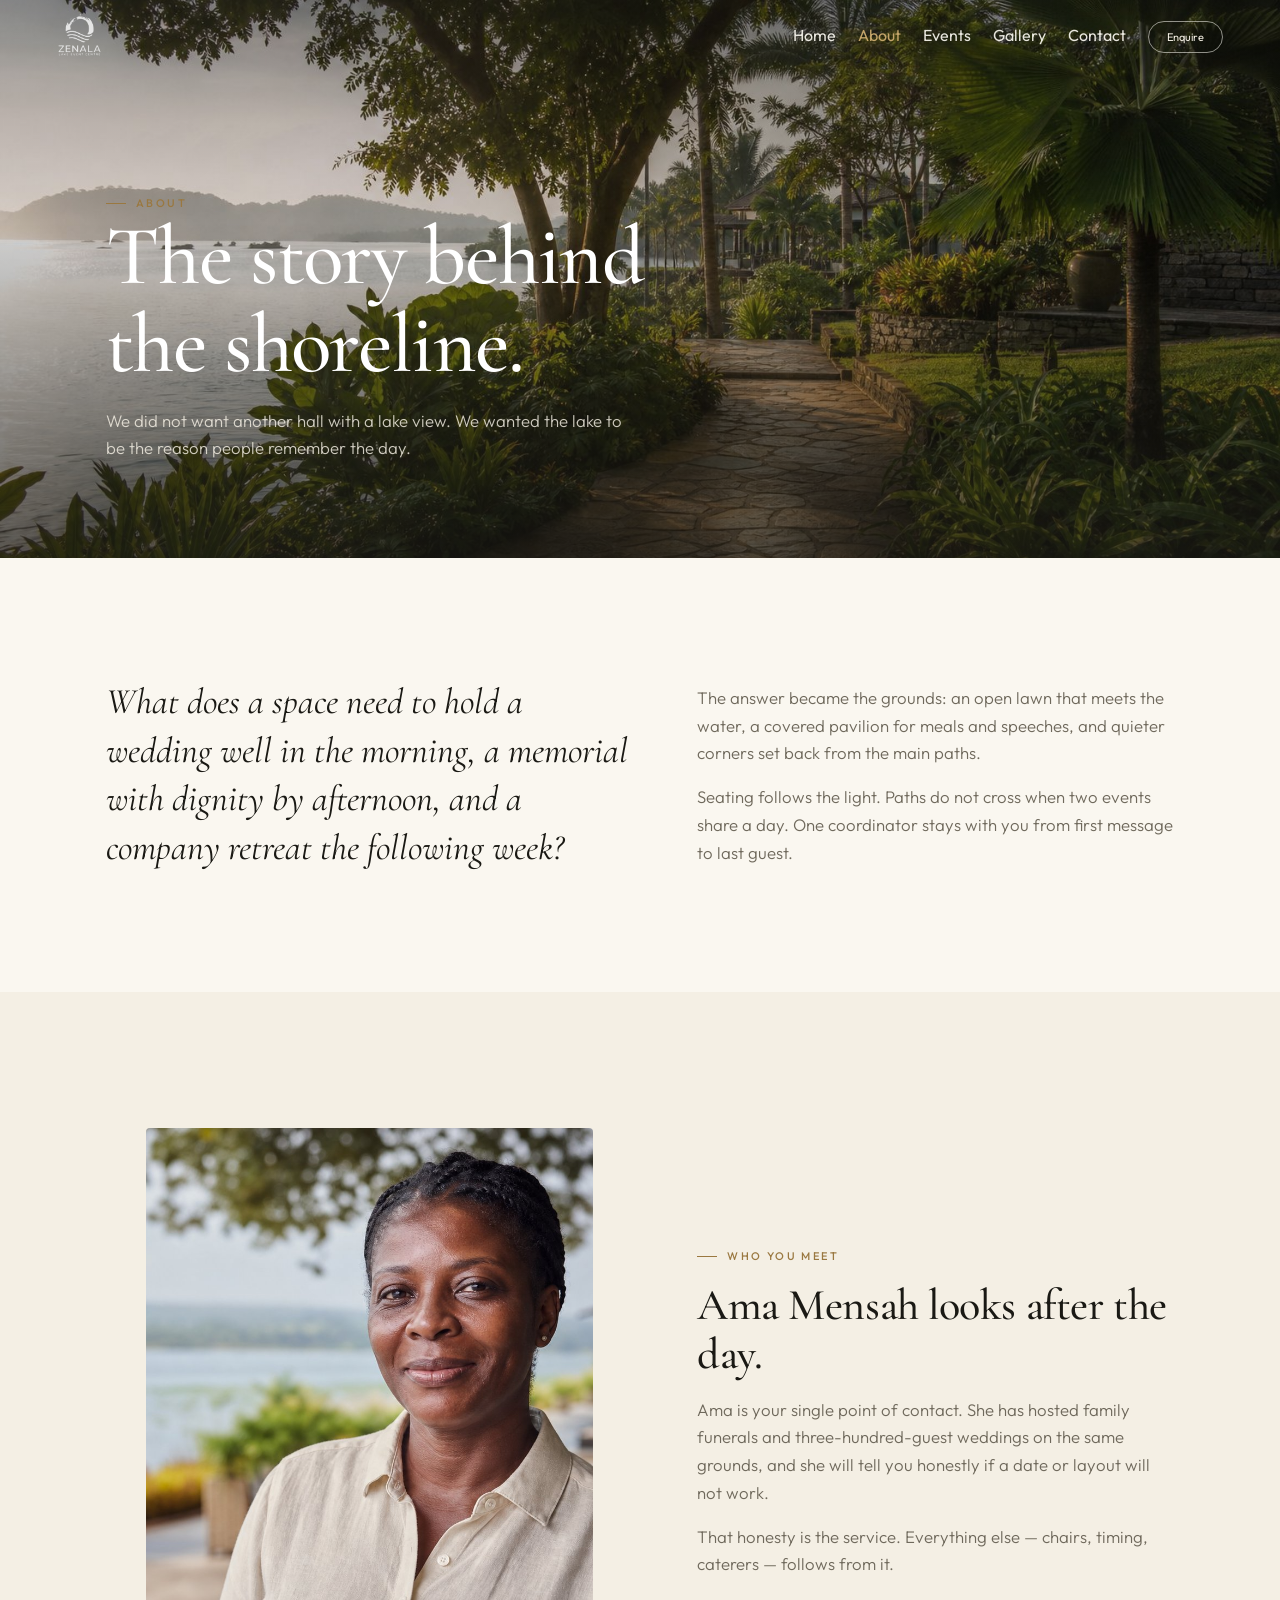
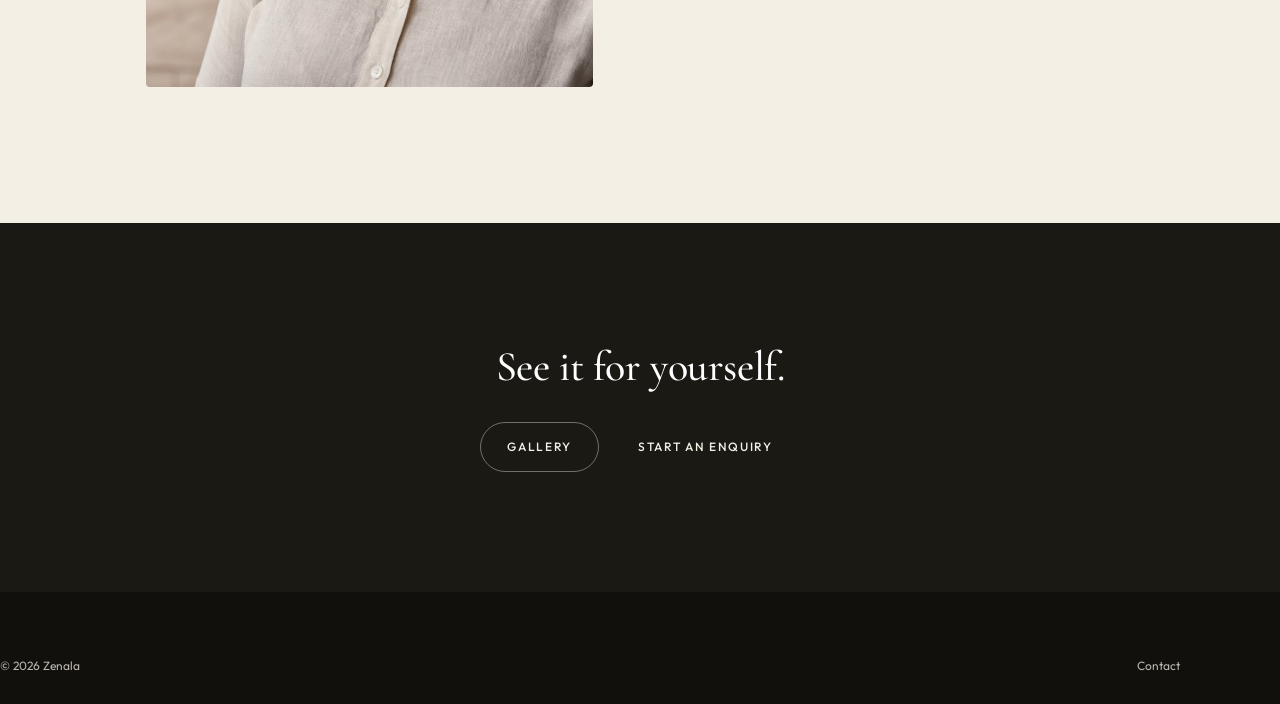
==== commit 3150d92f: "feat(navbar): style navbar to have a pill shape on scroll" ====
--- a/about.html
+++ b/about.html
@@ -4,14 +4,13 @@
   <meta charset="UTF-8">
   <meta name="viewport" content="width=device-width, initial-scale=1.0">
   <title>About — Zenala Lake Event Centre</title>
-  <link rel="stylesheet" href="styles.css">
+  <link rel="stylesheet" href="styles.css?v=5">
 </head>
 <body>
 <header class="site-header">
   <nav class="nav">
     <a class="brand" href="index.html" aria-label="Zenala home">
-      <svg class="brand-mark" viewBox="0 0 100 100"><circle cx="50" cy="50" r="49" fill="#1a1914"/><path d="M18,56 C28,36 38,72 50,52 C62,32 72,68 82,48" stroke="#F4EFE4" stroke-width="3.2" fill="none" stroke-linecap="round"/></svg>
-      <span><span class="brand-word">ZENALA</span><span class="brand-sub">LAKE EVENT CENTRE</span></span>
+      <img class="brand-logo" src="images/logo-ink.png" alt="Zenala Lake Event Centre">
     </a>
     <button class="nav-toggle" aria-label="Toggle menu" aria-expanded="false"><span></span><span></span><span></span></button>
     <ul class="nav-links">
--- a/styles.css
+++ b/styles.css
@@ -69,54 +69,120 @@
 .btn-line{background:transparent;color:var(--ink);border-color:var(--ink)}
 .btn-line:hover{background:var(--ink);color:var(--cream)}
 
-/* Header */
+/* Header
+   Rest: full-bleed, transparent over the hero.
+   Scrolled: inset cream pill, a few pixels off the edges. */
 .site-header{
-  position:fixed;inset:0 0 auto;z-index:80;
-  transition:background .4s, border-color .4s, backdrop-filter .4s;
-  border-bottom:1px solid transparent;
-}
-.site-header.scrolled,
-.site-header.on-light{
-  background:rgba(250,247,240,.9);
-  backdrop-filter:blur(16px);
-  border-bottom-color:var(--line);
-}
-.site-header.scrolled .brand-word,
-.site-header.on-light .brand-word,
-.site-header.scrolled .nav-links a,
-.site-header.on-light .nav-links a{color:var(--ink)}
-.site-header.scrolled .brand-sub,
-.site-header.on-light .brand-sub{color:var(--stone)}
-.site-header.scrolled .nav-toggle span,
-.site-header.on-light .nav-toggle span{background:var(--ink)}
-.site-header.scrolled .nav-cta,
-.site-header.on-light .nav-cta{border-color:var(--ink);color:var(--ink)}
+  position:fixed;top:0;left:0;right:0;z-index:80;
+  display:flex;
+  justify-content:center;
+  padding:0;
+  background:transparent;
+  border:0;
+  pointer-events:none;
+  transition:padding .5s var(--ease);
+}
+.site-header.scrolled{padding:10px 14px 0}
 .nav{
-  display:flex;align-items:center;justify-content:space-between;
-  max-width:var(--wrap);margin:0 auto;padding:16px var(--gutter);
+  pointer-events:auto;
+  position:relative;
+  display:flex;
+  align-items:center;
+  justify-content:space-between;
+  gap:28px;
+  width:100%;
+  margin:0;
+  padding:12px var(--gutter);
+  background:transparent;
+  backdrop-filter:none;
+  border:1px solid transparent;
+  border-radius:0;
+  box-shadow:none;
+  transition:padding .5s var(--ease), border-radius .5s var(--ease),
+    background .5s var(--ease), box-shadow .5s var(--ease), border-color .5s var(--ease),
+    backdrop-filter .5s var(--ease);
+}
+.site-header.scrolled .nav{
+  padding:8px 18px 8px 20px;
+  background:rgba(250,247,240,.94);
+  backdrop-filter:blur(18px) saturate(1.15);
+  border-color:rgba(26,25,20,.08);
+  border-radius:999px;
+  box-shadow:0 12px 36px rgba(26,25,20,.16);
 }
 .brand{display:flex;align-items:center;gap:12px}
-.brand-mark{width:38px;height:38px}
+.brand-mark{width:42px;height:42px}
+.brand-logo{
+  height:44px;width:auto;
+  display:block;
+  filter:invert(1);
+  transition:filter .45s var(--ease);
+}
+.site-header.scrolled .brand-logo{filter:none}
+.brand-logo-footer{height:92px;margin-bottom:10px;filter:none}
 .brand-word{font-family:var(--display);font-size:20px;letter-spacing:.08em;color:var(--cream)}
-.brand-sub{display:block;font-size:9px;letter-spacing:.2em;color:rgba(244,239,228,.65);margin-top:2px}
-.nav-links{display:flex;align-items:center;gap:clamp(16px,2.6vw,32px)}
-.nav-links a{font-size:13px;font-weight:400;color:rgba(244,239,228,.88);position:relative;padding:4px 0}
+.brand-sub{display:block;font-size:9px;letter-spacing:.2em;color:rgba(244,239,228,.7);margin-top:2px}
+.site-header.scrolled .brand-word{color:var(--ink)}
+.site-header.scrolled .brand-sub{color:var(--stone)}
+.nav-links{display:flex;align-items:center;gap:22px;flex:none}
+.nav-links a{font-size:16px;font-weight:400;color:rgba(250,247,240,.92);position:relative;padding:4px 0;transition:color .4s}
 .nav-links a[aria-current="page"]{color:var(--gold-2)}
-.nav-cta{padding:8px 18px!important;font-size:11px!important;border:1px solid rgba(244,239,228,.5);border-radius:999px}
+.site-header.scrolled .nav-links a{color:var(--ink)}
+.site-header.scrolled .nav-links a[aria-current="page"]{color:var(--gold)}
+.nav-cta{
+  padding:8px 18px!important;font-size:11px!important;
+  border:1px solid rgba(250,247,240,.55)!important;border-radius:999px;
+  color:var(--cream)!important;
+}
+.site-header.scrolled .nav-cta{
+  border-color:var(--ink)!important;
+  color:var(--ink)!important;
+}
 .nav-toggle{display:none}
 
 @media (max-width:900px){
+  .site-header.scrolled{padding:8px 10px 0}
   .nav-toggle{display:flex;flex-direction:column;gap:5px;padding:8px}
   .nav-toggle span{width:22px;height:1.5px;background:var(--cream);transition:.3s}
+  .site-header.scrolled .nav-toggle span{background:var(--ink)}
   .nav-toggle[aria-expanded="true"] span:nth-child(1){transform:translateY(6.5px) rotate(45deg)}
   .nav-toggle[aria-expanded="true"] span:nth-child(2){opacity:0}
   .nav-toggle[aria-expanded="true"] span:nth-child(3){transform:translateY(-6.5px) rotate(-45deg)}
   .nav-links{
-    display:none;position:fixed;inset:68px 0 0;background:var(--paper);
-    flex-direction:column;align-items:flex-start;padding:32px var(--gutter);gap:22px;
+    display:none;
+    position:absolute;left:12px;right:12px;top:calc(100% + 10px);
+    background:rgba(250,247,240,.97);
+    flex-direction:column;align-items:flex-start;
+    padding:20px 22px;gap:16px;
+    border-radius:22px;
+    border:1px solid rgba(26,25,20,.08);
+    box-shadow:0 16px 40px rgba(26,25,20,.14);
+    width:auto;
   }
   .nav-links.open{display:flex}
-  .nav-links a{font-size:28px;font-family:var(--display);color:var(--ink)!important}
+  .nav-links a{font-size:24px;font-family:var(--display);color:var(--ink)!important}
+  .nav-links li:last-child{
+    width:100%;
+    margin-top:6px;
+    padding-top:14px;
+    border-top:1px solid var(--line);
+  }
+  .nav-links a.nav-cta{
+    display:flex;
+    width:100%;
+    justify-content:center;
+    box-sizing:border-box;
+    font-family:var(--body)!important;
+    font-size:13px!important;
+    font-weight:500;
+    letter-spacing:.14em;
+    text-transform:uppercase;
+    background:var(--ink)!important;
+    color:var(--cream)!important;
+    border:1px solid var(--ink)!important;
+    border-radius:999px;
+    padding:14px 22px!important;
+  }
 }
 
 /* Hero */
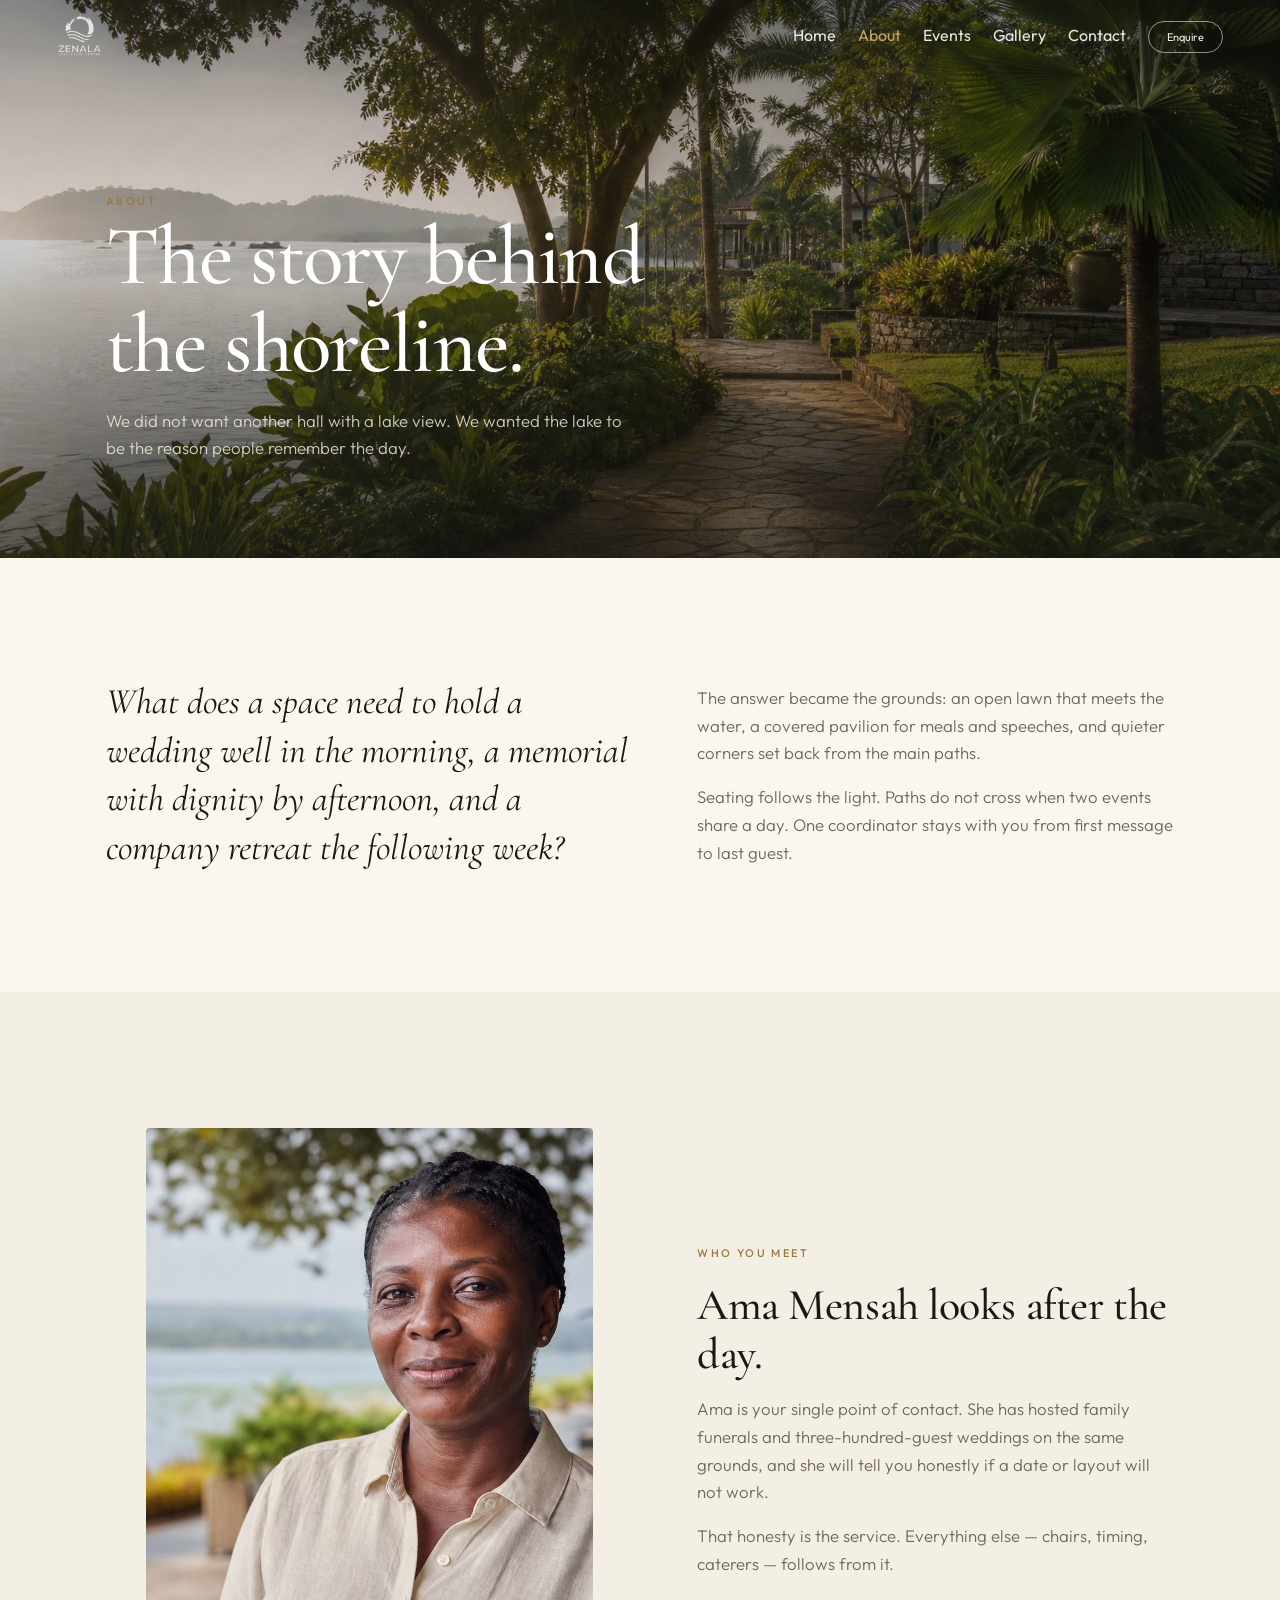
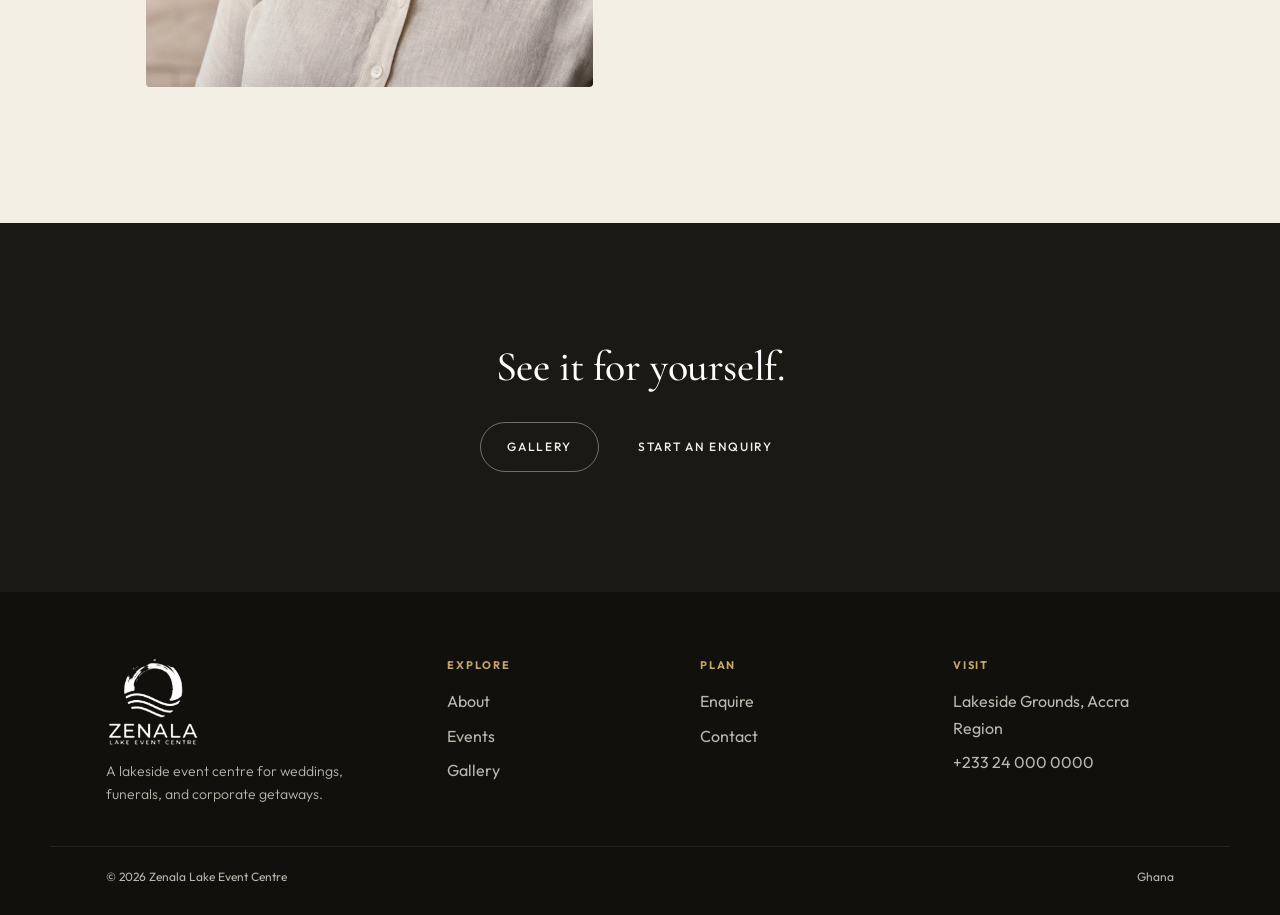
==== commit eeebaadb: "feat(footer): make footer consistent accross all pages" ====
--- a/about.html
+++ b/about.html
@@ -63,9 +63,37 @@
   </section>
 </main>
 <footer class="site-footer">
-  <div class="wrap footer-bottom" style="border:0;margin:0;padding:0">
-    <span>© 2026 Zenala</span>
-    <a href="contact.html">Contact</a>
+  <div class="wrap footer-top">
+    <div class="footer-brand">
+      <img class="brand-logo brand-logo-footer" src="images/logo.png" alt="Zenala Lake Event Centre">
+      <p>A lakeside event centre for weddings, funerals, and corporate getaways.</p>
+    </div>
+    <div class="footer-col">
+      <h4>Explore</h4>
+      <ul>
+        <li><a href="about.html">About</a></li>
+        <li><a href="events.html">Events</a></li>
+        <li><a href="gallery.html">Gallery</a></li>
+      </ul>
+    </div>
+    <div class="footer-col">
+      <h4>Plan</h4>
+      <ul>
+        <li><a href="enquire.html">Enquire</a></li>
+        <li><a href="contact.html">Contact</a></li>
+      </ul>
+    </div>
+    <div class="footer-col">
+      <h4>Visit</h4>
+      <ul>
+        <li>Lakeside Grounds, Accra Region</li>
+        <li><a href="tel:+233240000000">+233 24 000 0000</a></li>
+      </ul>
+    </div>
+  </div>
+  <div class="wrap footer-bottom">
+    <span>© 2026 Zenala Lake Event Centre</span>
+    <span>Ghana</span>
   </div>
 </footer>
 <script src="script.js"></script>
--- a/styles.css
+++ b/styles.css
@@ -47,7 +47,7 @@
   display:inline-flex;align-items:center;gap:10px;
   font-size:11px;font-weight:500;letter-spacing:.22em;text-transform:uppercase;color:var(--gold);
 }
-.eyebrow::before{content:"";width:20px;height:1px;background:currentColor}
+.eyebrow::before{display:none}
 
 h1,.h1{font-family:var(--display);font-weight:500;letter-spacing:-.02em;line-height:1.05}
 h2,.h2{font-family:var(--display);font-weight:500;line-height:1.12;letter-spacing:-.01em}
@@ -167,7 +167,9 @@
     padding-top:14px;
     border-top:1px solid var(--line);
   }
-  .nav-links a.nav-cta{
+  .nav-links a.nav-cta,
+  .site-header.scrolled .nav-cta,
+  .site-header.scrolled .nav-links a.nav-cta{
     display:flex;
     width:100%;
     justify-content:center;
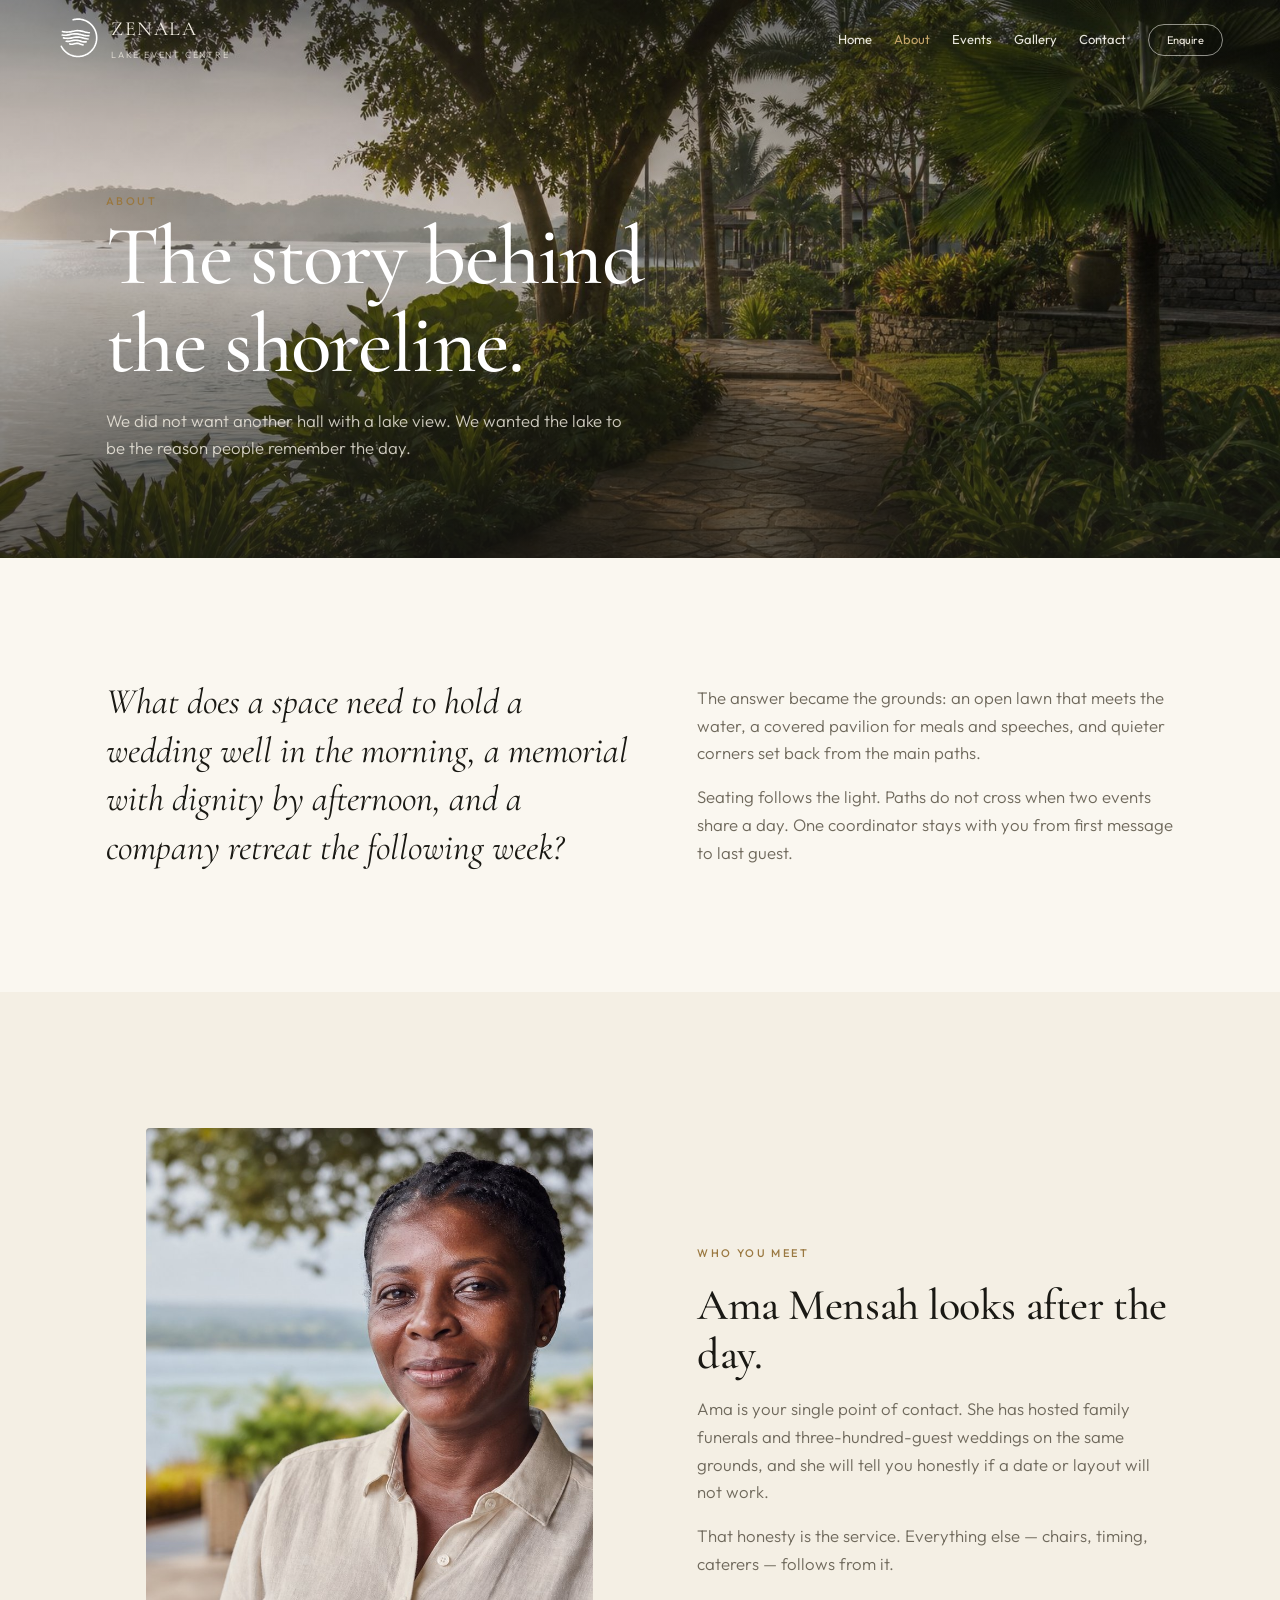
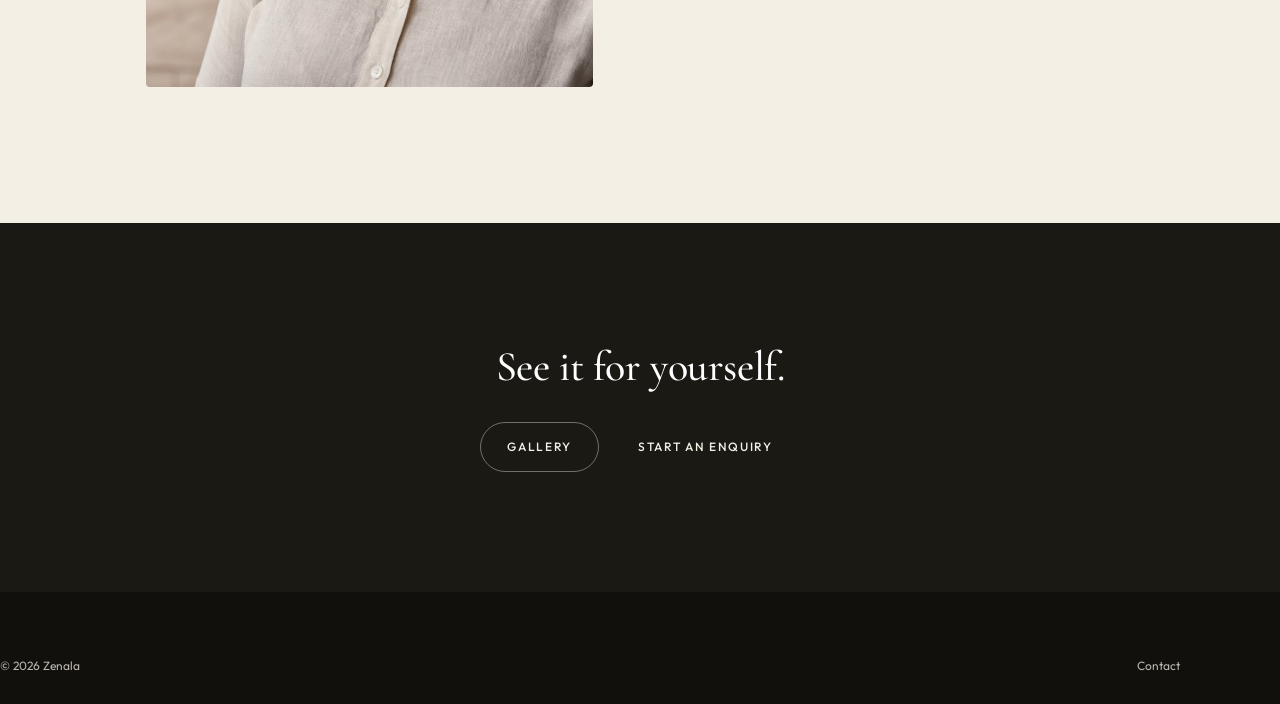
==== commit 23d9ee37: "refactor: restyle events page" ====
--- a/about.html
+++ b/about.html
@@ -4,13 +4,14 @@
   <meta charset="UTF-8">
   <meta name="viewport" content="width=device-width, initial-scale=1.0">
   <title>About — Zenala Lake Event Centre</title>
-  <link rel="stylesheet" href="styles.css?v=5">
+  <link rel="stylesheet" href="styles.css?v=12">
 </head>
 <body>
 <header class="site-header">
   <nav class="nav">
     <a class="brand" href="index.html" aria-label="Zenala home">
-      <img class="brand-logo" src="images/logo-ink.png" alt="Zenala Lake Event Centre">
+      <img class="brand-mark" src="images/logo-mark.svg" alt="">
+      <span><span class="brand-word">ZENALA</span><span class="brand-sub">LAKE EVENT CENTRE</span></span>
     </a>
     <button class="nav-toggle" aria-label="Toggle menu" aria-expanded="false"><span></span><span></span><span></span></button>
     <ul class="nav-links">
@@ -63,37 +64,9 @@
   </section>
 </main>
 <footer class="site-footer">
-  <div class="wrap footer-top">
-    <div class="footer-brand">
-      <img class="brand-logo brand-logo-footer" src="images/logo.png" alt="Zenala Lake Event Centre">
-      <p>A lakeside event centre for weddings, funerals, and corporate getaways.</p>
-    </div>
-    <div class="footer-col">
-      <h4>Explore</h4>
-      <ul>
-        <li><a href="about.html">About</a></li>
-        <li><a href="events.html">Events</a></li>
-        <li><a href="gallery.html">Gallery</a></li>
-      </ul>
-    </div>
-    <div class="footer-col">
-      <h4>Plan</h4>
-      <ul>
-        <li><a href="enquire.html">Enquire</a></li>
-        <li><a href="contact.html">Contact</a></li>
-      </ul>
-    </div>
-    <div class="footer-col">
-      <h4>Visit</h4>
-      <ul>
-        <li>Lakeside Grounds, Accra Region</li>
-        <li><a href="tel:+233240000000">+233 24 000 0000</a></li>
-      </ul>
-    </div>
-  </div>
-  <div class="wrap footer-bottom">
-    <span>© 2026 Zenala Lake Event Centre</span>
-    <span>Ghana</span>
+  <div class="wrap footer-bottom" style="border:0;margin:0;padding:0">
+    <span>© 2026 Zenala</span>
+    <a href="contact.html">Contact</a>
   </div>
 </footer>
 <script src="script.js"></script>
--- a/styles.css
+++ b/styles.css
@@ -1,322 +1,20 @@
-@import url('https://fonts.googleapis.com/css2?family=Cormorant+Garamond:ital,wght@0,400;0,500;0,600;1,400;1,500&family=Outfit:wght@300;400;500;600&display=swap');
-
-:root{
-  --ink:#1a1914;
-  --ink-2:#2c2a24;
-  --cream:#f4efe4;
-  --paper:#faf7f0;
-  --gold:#9a7840;
-  --gold-2:#c4a56a;
-  --lake:#1c3229;
-  --lake-2:#2d4a3d;
-  --stone:#6f695c;
-  --line:rgba(26,25,20,.12);
-  --shadow:0 24px 60px rgba(26,25,20,.12);
-  --display:'Cormorant Garamond', Georgia, serif;
-  --body:'Outfit', system-ui, sans-serif;
-  --wrap:1180px;
-  --gutter:clamp(20px,4.5vw,56px);
-  --ease:cubic-bezier(.22,1,.36,1);
-}
-
-*,*::before,*::after{box-sizing:border-box}
-html{scroll-behavior:smooth}
-@media (prefers-reduced-motion:reduce){
-  html{scroll-behavior:auto}
-  *,*::before,*::after{animation:none!important;transition:none!important}
-}
-body{
-  margin:0;
-  font-family:var(--body);
-  color:var(--ink);
-  background:var(--paper);
-  line-height:1.65;
-  font-weight:400;
-  -webkit-font-smoothing:antialiased;
-}
-img,svg{display:block;max-width:100%}
-a{color:inherit;text-decoration:none}
-button{font-family:inherit;cursor:pointer;border:0;background:none}
-ul{margin:0;padding:0;list-style:none}
-h1,h2,h3,h4,p{margin:0}
-:focus-visible{outline:2px solid var(--gold);outline-offset:3px}
-
-.wrap{max-width:var(--wrap);margin:0 auto;padding:0 var(--gutter)}
-
-.eyebrow{
-  display:inline-flex;align-items:center;gap:10px;
-  font-size:11px;font-weight:500;letter-spacing:.22em;text-transform:uppercase;color:var(--gold);
-}
-.eyebrow::before{display:none}
-
-h1,.h1{font-family:var(--display);font-weight:500;letter-spacing:-.02em;line-height:1.05}
-h2,.h2{font-family:var(--display);font-weight:500;line-height:1.12;letter-spacing:-.01em}
-h3{font-family:var(--display);font-weight:500;line-height:1.2}
-.lede{color:var(--stone);font-weight:300;font-size:1.05rem}
-
-.btn{
-  display:inline-flex;align-items:center;justify-content:center;gap:10px;
-  padding:14px 26px;
-  font-size:12px;font-weight:500;letter-spacing:.14em;text-transform:uppercase;
-  border:1px solid transparent;border-radius:999px;
-  transition:transform .35s var(--ease), background .35s, color .35s, border-color .35s, box-shadow .35s;
-}
-.btn:hover{transform:translateY(-1px)}
-.btn-primary{background:var(--ink);color:var(--cream);border-color:var(--ink)}
-.btn-primary:hover{background:var(--gold);border-color:var(--gold);box-shadow:0 10px 30px rgba(154,120,64,.28)}
-.btn-ghost{background:transparent;color:var(--cream);border-color:rgba(244,239,228,.4)}
-.btn-ghost:hover{background:rgba(244,239,228,.1);border-color:var(--cream)}
-.btn-line{background:transparent;color:var(--ink);border-color:var(--ink)}
-.btn-line:hover{background:var(--ink);color:var(--cream)}
-
-/* Header
-   Rest: full-bleed, transparent over the hero.
-   Scrolled: inset cream pill, a few pixels off the edges. */
-.site-header{
-  position:fixed;top:0;left:0;right:0;z-index:80;
-  display:flex;
-  justify-content:center;
-  padding:0;
-  background:transparent;
-  border:0;
-  pointer-events:none;
-  transition:padding .5s var(--ease);
-}
-.site-header.scrolled{padding:10px 14px 0}
-.nav{
-  pointer-events:auto;
-  position:relative;
-  display:flex;
-  align-items:center;
-  justify-content:space-between;
-  gap:28px;
-  width:100%;
-  margin:0;
-  padding:12px var(--gutter);
-  background:transparent;
-  backdrop-filter:none;
-  border:1px solid transparent;
-  border-radius:0;
-  box-shadow:none;
-  transition:padding .5s var(--ease), border-radius .5s var(--ease),
-    background .5s var(--ease), box-shadow .5s var(--ease), border-color .5s var(--ease),
-    backdrop-filter .5s var(--ease);
-}
-.site-header.scrolled .nav{
-  padding:8px 18px 8px 20px;
-  background:rgba(250,247,240,.94);
-  backdrop-filter:blur(18px) saturate(1.15);
-  border-color:rgba(26,25,20,.08);
-  border-radius:999px;
-  box-shadow:0 12px 36px rgba(26,25,20,.16);
-}
-.brand{display:flex;align-items:center;gap:12px}
-.brand-mark{width:42px;height:42px}
-.brand-logo{
-  height:44px;width:auto;
-  display:block;
-  filter:invert(1);
-  transition:filter .45s var(--ease);
-}
-.site-header.scrolled .brand-logo{filter:none}
-.brand-logo-footer{height:92px;margin-bottom:10px;filter:none}
-.brand-word{font-family:var(--display);font-size:20px;letter-spacing:.08em;color:var(--cream)}
-.brand-sub{display:block;font-size:9px;letter-spacing:.2em;color:rgba(244,239,228,.7);margin-top:2px}
-.site-header.scrolled .brand-word{color:var(--ink)}
-.site-header.scrolled .brand-sub{color:var(--stone)}
-.nav-links{display:flex;align-items:center;gap:22px;flex:none}
-.nav-links a{font-size:16px;font-weight:400;color:rgba(250,247,240,.92);position:relative;padding:4px 0;transition:color .4s}
-.nav-links a[aria-current="page"]{color:var(--gold-2)}
-.site-header.scrolled .nav-links a{color:var(--ink)}
-.site-header.scrolled .nav-links a[aria-current="page"]{color:var(--gold)}
-.nav-cta{
-  padding:8px 18px!important;font-size:11px!important;
-  border:1px solid rgba(250,247,240,.55)!important;border-radius:999px;
-  color:var(--cream)!important;
-}
-.site-header.scrolled .nav-cta{
-  border-color:var(--ink)!important;
-  color:var(--ink)!important;
-}
-.nav-toggle{display:none}
-
-@media (max-width:900px){
-  .site-header.scrolled{padding:8px 10px 0}
-  .nav-toggle{display:flex;flex-direction:column;gap:5px;padding:8px}
-  .nav-toggle span{width:22px;height:1.5px;background:var(--cream);transition:.3s}
-  .site-header.scrolled .nav-toggle span{background:var(--ink)}
-  .nav-toggle[aria-expanded="true"] span:nth-child(1){transform:translateY(6.5px) rotate(45deg)}
-  .nav-toggle[aria-expanded="true"] span:nth-child(2){opacity:0}
-  .nav-toggle[aria-expanded="true"] span:nth-child(3){transform:translateY(-6.5px) rotate(-45deg)}
-  .nav-links{
-    display:none;
-    position:absolute;left:12px;right:12px;top:calc(100% + 10px);
-    background:rgba(250,247,240,.97);
-    flex-direction:column;align-items:flex-start;
-    padding:20px 22px;gap:16px;
-    border-radius:22px;
-    border:1px solid rgba(26,25,20,.08);
-    box-shadow:0 16px 40px rgba(26,25,20,.14);
-    width:auto;
-  }
-  .nav-links.open{display:flex}
-  .nav-links a{font-size:24px;font-family:var(--display);color:var(--ink)!important}
-  .nav-links li:last-child{
-    width:100%;
-    margin-top:6px;
-    padding-top:14px;
-    border-top:1px solid var(--line);
-  }
-  .nav-links a.nav-cta,
-  .site-header.scrolled .nav-cta,
-  .site-header.scrolled .nav-links a.nav-cta{
-    display:flex;
-    width:100%;
-    justify-content:center;
-    box-sizing:border-box;
-    font-family:var(--body)!important;
-    font-size:13px!important;
-    font-weight:500;
-    letter-spacing:.14em;
-    text-transform:uppercase;
-    background:var(--ink)!important;
-    color:var(--cream)!important;
-    border:1px solid var(--ink)!important;
-    border-radius:999px;
-    padding:14px 22px!important;
-  }
-}
-
-/* Hero */
-.hero{
-  position:relative;min-height:100svh;display:flex;align-items:flex-end;
-  color:var(--cream);overflow:hidden;
-}
-.hero.compact{min-height:62svh}
-.hero-media{position:absolute;inset:0}
-.hero-media img{width:100%;height:100%;object-fit:cover}
-.hero-media::after{
-  content:"";position:absolute;inset:0;
-  background:linear-gradient(180deg,rgba(26,25,20,.35) 0%,rgba(26,25,20,.15) 40%,rgba(26,25,20,.72) 100%);
-}
-.hero-inner{position:relative;z-index:2;width:100%;padding:0 var(--gutter) clamp(56px,8vw,96px);max-width:var(--wrap);margin:0 auto}
-.hero h1{color:#fff;max-width:16ch;font-size:clamp(42px,7vw,84px)}
-.hero .lede{color:rgba(244,239,228,.82);max-width:48ch;margin-top:18px}
-.hero-actions{display:flex;flex-wrap:wrap;gap:12px;margin-top:32px}
-
-.section{padding:clamp(72px,10vw,120px) 0}
-.section-ink{background:var(--ink);color:var(--cream)}
-.section-lake{background:var(--lake);color:var(--cream)}
-.section-cream{background:var(--cream)}
-
-.grid-2{display:grid;grid-template-columns:1.05fr .95fr;gap:clamp(28px,5vw,80px);align-items:center}
-.grid-3{display:grid;grid-template-columns:repeat(3,1fr);gap:20px}
-@media (max-width:860px){.grid-2,.grid-3{grid-template-columns:1fr}}
-
-.photo{
-  position:relative;overflow:hidden;border-radius:4px;
-  aspect-ratio:4/3;
-}
-.photo img{width:100%;height:100%;object-fit:cover;transition:transform 1.2s var(--ease)}
-.photo:hover img{transform:scale(1.04)}
-.photo figcaption,.caption{
-  position:absolute;left:0;right:0;bottom:0;padding:16px 18px;
-  background:linear-gradient(transparent,rgba(0,0,0,.55));
-  color:#fff;font-family:var(--display);font-size:17px;
-}
-
-.card{
-  background:#fff;border:1px solid var(--line);padding:32px 28px;border-radius:4px;
-  transition:transform .4s var(--ease), box-shadow .4s;
-}
-.card:hover{transform:translateY(-6px);box-shadow:var(--shadow)}
-.card h3{font-size:28px;margin:8px 0 10px}
-.card p{color:var(--stone);font-weight:300}
-.card a{display:inline-block;margin-top:18px;font-size:12px;letter-spacing:.12em;text-transform:uppercase;border-bottom:1px solid var(--ink);padding-bottom:2px}
-
-.quote{font-family:var(--display);font-style:italic;font-size:clamp(24px,3.2vw,36px);line-height:1.35}
-.quote cite{display:block;margin-top:16px;font-style:normal;font-family:var(--body);font-size:12px;letter-spacing:.12em;text-transform:uppercase;color:var(--gold-2)}
-
-.person{display:flex;gap:18px;align-items:center;margin-top:28px}
-.person img{width:64px;height:64px;border-radius:50%;object-fit:cover}
-.person strong{display:block;font-weight:500}
-.person span{font-size:13px;color:var(--stone)}
-
-.site-footer{background:#11100c;color:rgba(244,239,228,.75);padding:64px 0 28px}
-.footer-top{display:grid;grid-template-columns:1.4fr 1fr 1fr 1fr;gap:32px}
-@media (max-width:800px){.footer-top{grid-template-columns:1fr 1fr}}
-.footer-brand .brand-word{color:#fff}
-.footer-brand p{margin-top:12px;max-width:28ch;font-weight:300;font-size:14px}
-.footer-col h4{font-size:11px;letter-spacing:.16em;text-transform:uppercase;color:var(--gold-2);margin-bottom:14px}
-.footer-col li{margin-bottom:8px}
-.footer-col a:hover{color:#fff}
-.footer-bottom{margin-top:40px;padding-top:20px;border-top:1px solid rgba(255,255,255,.08);display:flex;justify-content:space-between;flex-wrap:wrap;gap:10px;font-size:12px}
-
-.field{margin-bottom:18px}
-.field label{display:block;font-size:11px;letter-spacing:.12em;text-transform:uppercase;color:var(--stone);margin-bottom:8px}
-.field input,.field select,.field textarea{
-  width:100%;background:#fff;border:1px solid var(--line);border-radius:4px;
-  padding:13px 14px;font:400 15px var(--body);color:var(--ink);
-}
-.field input:focus,.field select:focus,.field textarea:focus{outline:none;border-color:var(--gold)}
-.field textarea{min-height:130px;resize:vertical}
-.field-row{display:grid;grid-template-columns:1fr 1fr;gap:16px}
-@media (max-width:600px){.field-row{grid-template-columns:1fr}}
-.form-ok{display:none;padding:28px;background:var(--cream);border:1px solid var(--line);border-radius:4px}
-.form-ok.show{display:block}
-form.sent{display:none}
-
-.step{display:flex;gap:16px;margin-bottom:22px}
-.step-n{width:36px;height:36px;border:1px solid var(--gold-2);color:var(--gold);display:grid;place-items:center;font-family:var(--display);flex:none}
-
-.masonry{display:grid;grid-template-columns:repeat(3,1fr);gap:14px}
-.masonry .photo:nth-child(1),.masonry .photo:nth-child(4){grid-column:span 2;aspect-ratio:16/9}
-@media (max-width:800px){
-  .masonry{grid-template-columns:1fr 1fr}
-  .masonry .photo:nth-child(1),.masonry .photo:nth-child(4){grid-column:span 2}
-}
-
-.lightbox{position:fixed;inset:0;background:rgba(10,10,8,.92);display:none;place-items:center;z-index:200;padding:24px}
-.lightbox.open{display:grid}
-.lightbox img{max-width:min(1100px,94vw);max-height:88vh;object-fit:contain}
-
-.float-wa{
-  position:fixed;right:18px;bottom:18px;z-index:70;
-  width:52px;height:52px;border-radius:50%;background:#25D366;color:#fff;
-  display:grid;place-items:center;box-shadow:0 10px 24px rgba(0,0,0,.2);
-}
-.float-wa svg{width:26px;height:26px}
-
-.cal{background:#fff;border:1px solid var(--line);border-radius:4px;padding:18px}
-.cal-head{display:flex;justify-content:space-between;align-items:center;margin-bottom:14px}
-.cal-head button{width:36px;height:36px;border:1px solid var(--line);border-radius:50%;font-size:18px}
-.cal-head button:hover{border-color:var(--gold)}
-.cal-grid{display:grid;grid-template-columns:repeat(7,1fr);gap:4px;text-align:center}
-.cal-dow{font-size:10px;letter-spacing:.08em;text-transform:uppercase;color:var(--stone);padding:6px 0}
-.cal-day{
-  aspect-ratio:1;border:0;border-radius:4px;font:400 13px var(--body);background:transparent;color:var(--ink);
-}
-.cal-day:hover:not(:disabled):not(.taken){background:var(--cream)}
-.cal-day.taken{color:#b4aea2;text-decoration:line-through;cursor:not-allowed}
-.cal-day.selected{background:var(--ink);color:var(--cream)}
-.cal-day.today{box-shadow:inset 0 0 0 1px var(--gold)}
-.cal-day:disabled{opacity:.28;cursor:default}
-.cal-legend{display:flex;gap:16px;margin-top:12px;font-size:12px;color:var(--stone)}
-.cal-legend i{display:inline-block;width:10px;height:10px;border-radius:2px;margin-right:6px;vertical-align:middle}
-.price-table{width:100%;border-collapse:collapse;margin-top:20px;font-size:15px}
-.price-table th,.price-table td{text-align:left;padding:14px 12px;border-bottom:1px solid var(--line)}
-.price-table th{font-size:11px;letter-spacing:.12em;text-transform:uppercase;color:var(--stone);font-weight:500}
-.price-table td:last-child,.price-table th:last-child{text-align:right}
-.note{font-size:13px;color:var(--stone);margin-top:12px}
-.dir{background:var(--cream);padding:22px;border-radius:4px;margin-top:24px}
-.dir a{color:var(--gold);text-decoration:underline}
-
-.skip{position:absolute;left:-999px;top:8px;background:#fff;padding:8px 12px}
-.skip:focus{left:8px;z-index:300}
-
-.center{text-align:center}
-.mt-16{margin-top:16px}.mt-24{margin-top:24px}.mt-32{margin-top:32px}
-.muted{color:var(--stone)}
-.list{display:flex;flex-direction:column;gap:8px;margin-top:20px}
-.list li{color:var(--stone);padding-left:16px;position:relative}
-.list li::before{content:"";position:absolute;left:0;top:10px;width:6px;height:1px;background:var(--gold)}
+/* Zenala styles — edit the file that matches what you are changing.
+   css/tokens.css     colours, fonts, spacing
+   css/base.css       reset, headings, buttons, utilities
+   css/header.css     navbar + hamburger
+   css/hero.css       heroes + video placeholders
+   css/layout.css     sections, grids, cards, photos
+   css/footer.css     footer + WhatsApp
+   css/forms.css      enquire form, calendar, contact
+   css/gallery.css    gallery + lightbox
+   css/events.css     events page chapters
+*/
+@import url('css/tokens.css');
+@import url('css/base.css');
+@import url('css/header.css');
+@import url('css/hero.css');
+@import url('css/layout.css');
+@import url('css/footer.css');
+@import url('css/forms.css');
+@import url('css/gallery.css');
+@import url('css/events.css');
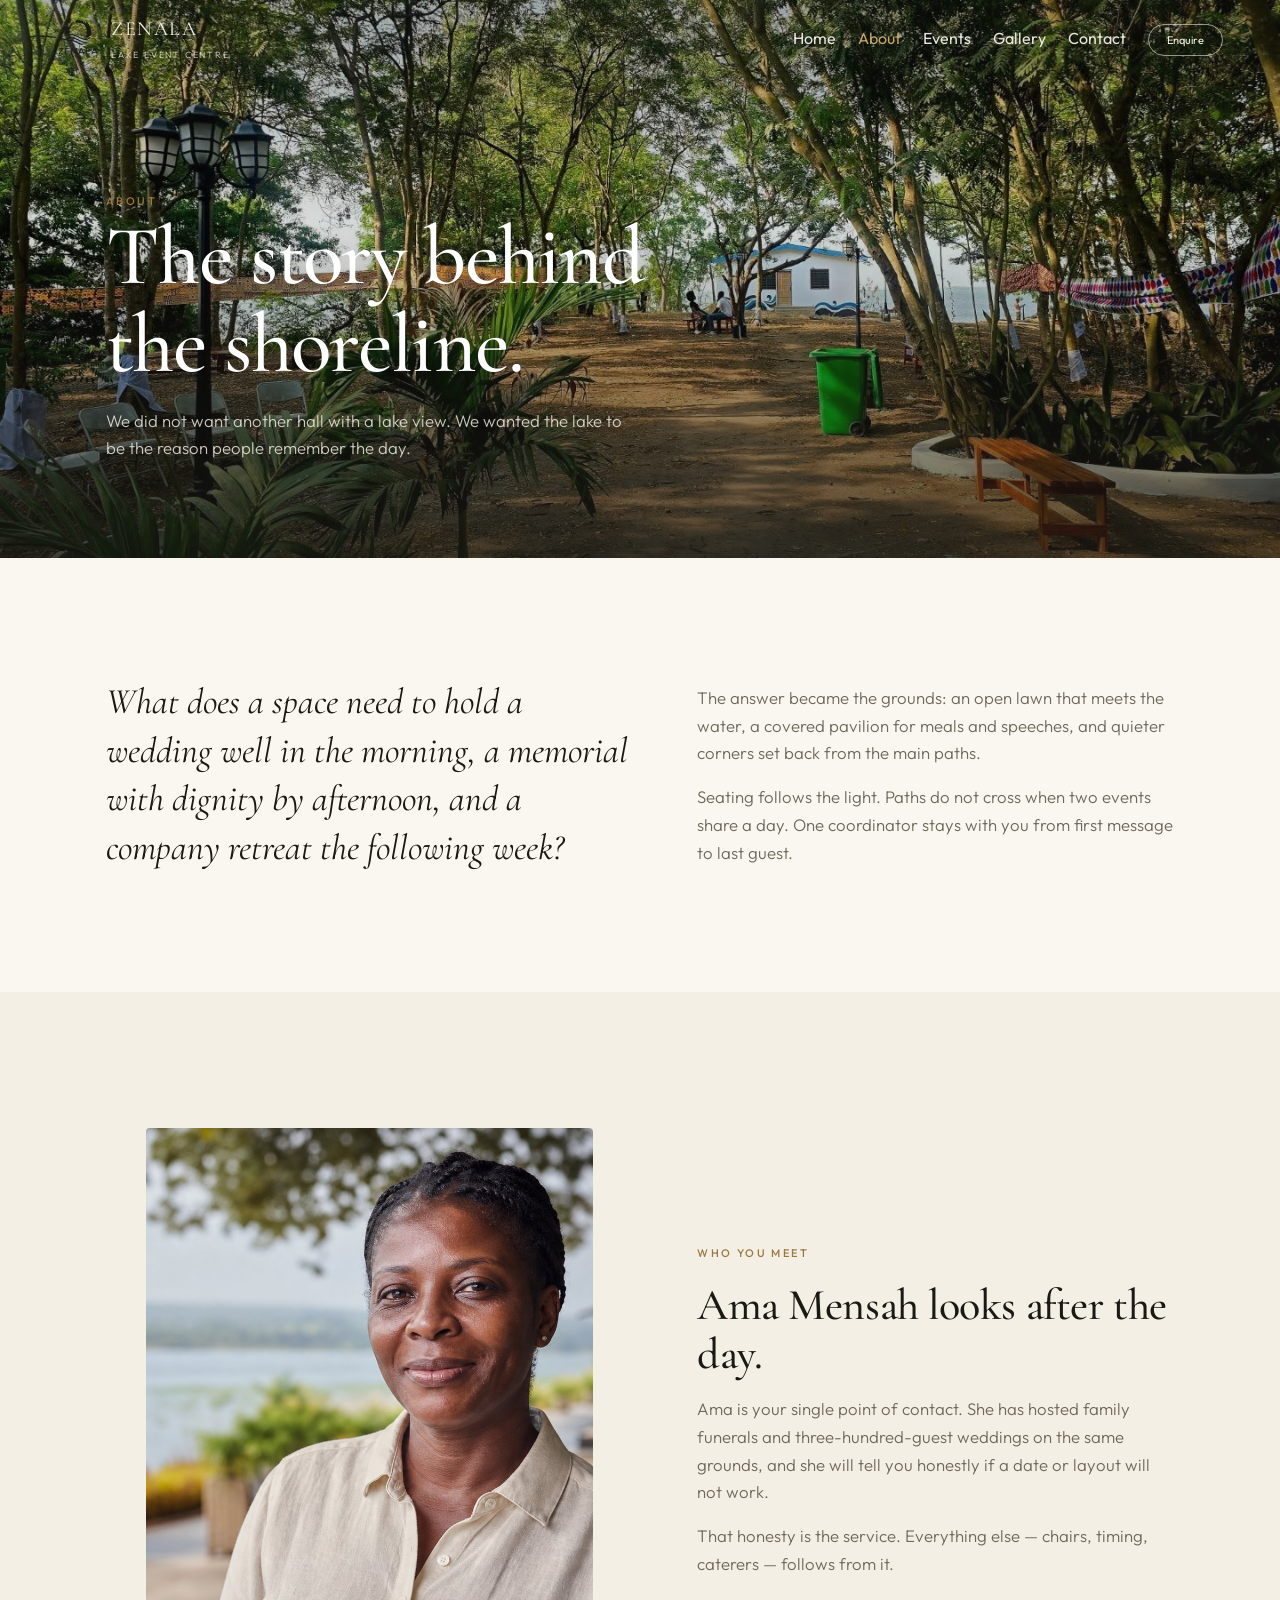
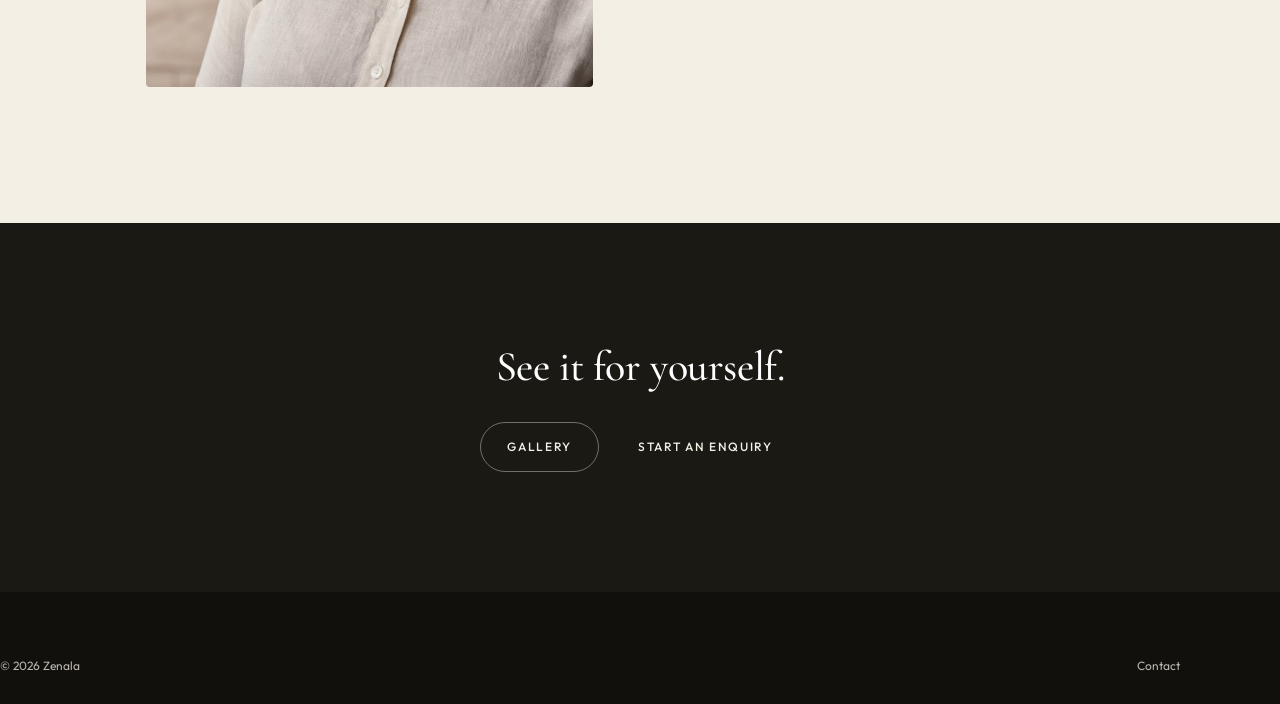
==== commit dbd4735f: "refactor: update web images with Zenala's real photographs" ====
--- a/about.html
+++ b/about.html
@@ -10,7 +10,7 @@
 <header class="site-header">
   <nav class="nav">
     <a class="brand" href="index.html" aria-label="Zenala home">
-      <img class="brand-mark" src="images/logo-mark.svg" alt="">
+      <img class="brand-mark" src="images/logo-ink.png" alt="">
       <span><span class="brand-word">ZENALA</span><span class="brand-sub">LAKE EVENT CENTRE</span></span>
     </a>
     <button class="nav-toggle" aria-label="Toggle menu" aria-expanded="false"><span></span><span></span><span></span></button>
@@ -26,7 +26,7 @@
 </header>
 <main>
   <section class="hero compact">
-    <div class="hero-media"><img src="images/gardens.jpg" alt="Garden path at Zenala"></div>
+    <div class="hero-media"><img src="images/garden.jpg" alt="Garden path at Zenala"></div>
     <div class="hero-inner">
       <span class="eyebrow">About</span>
       <h1>The story behind the shoreline.</h1>
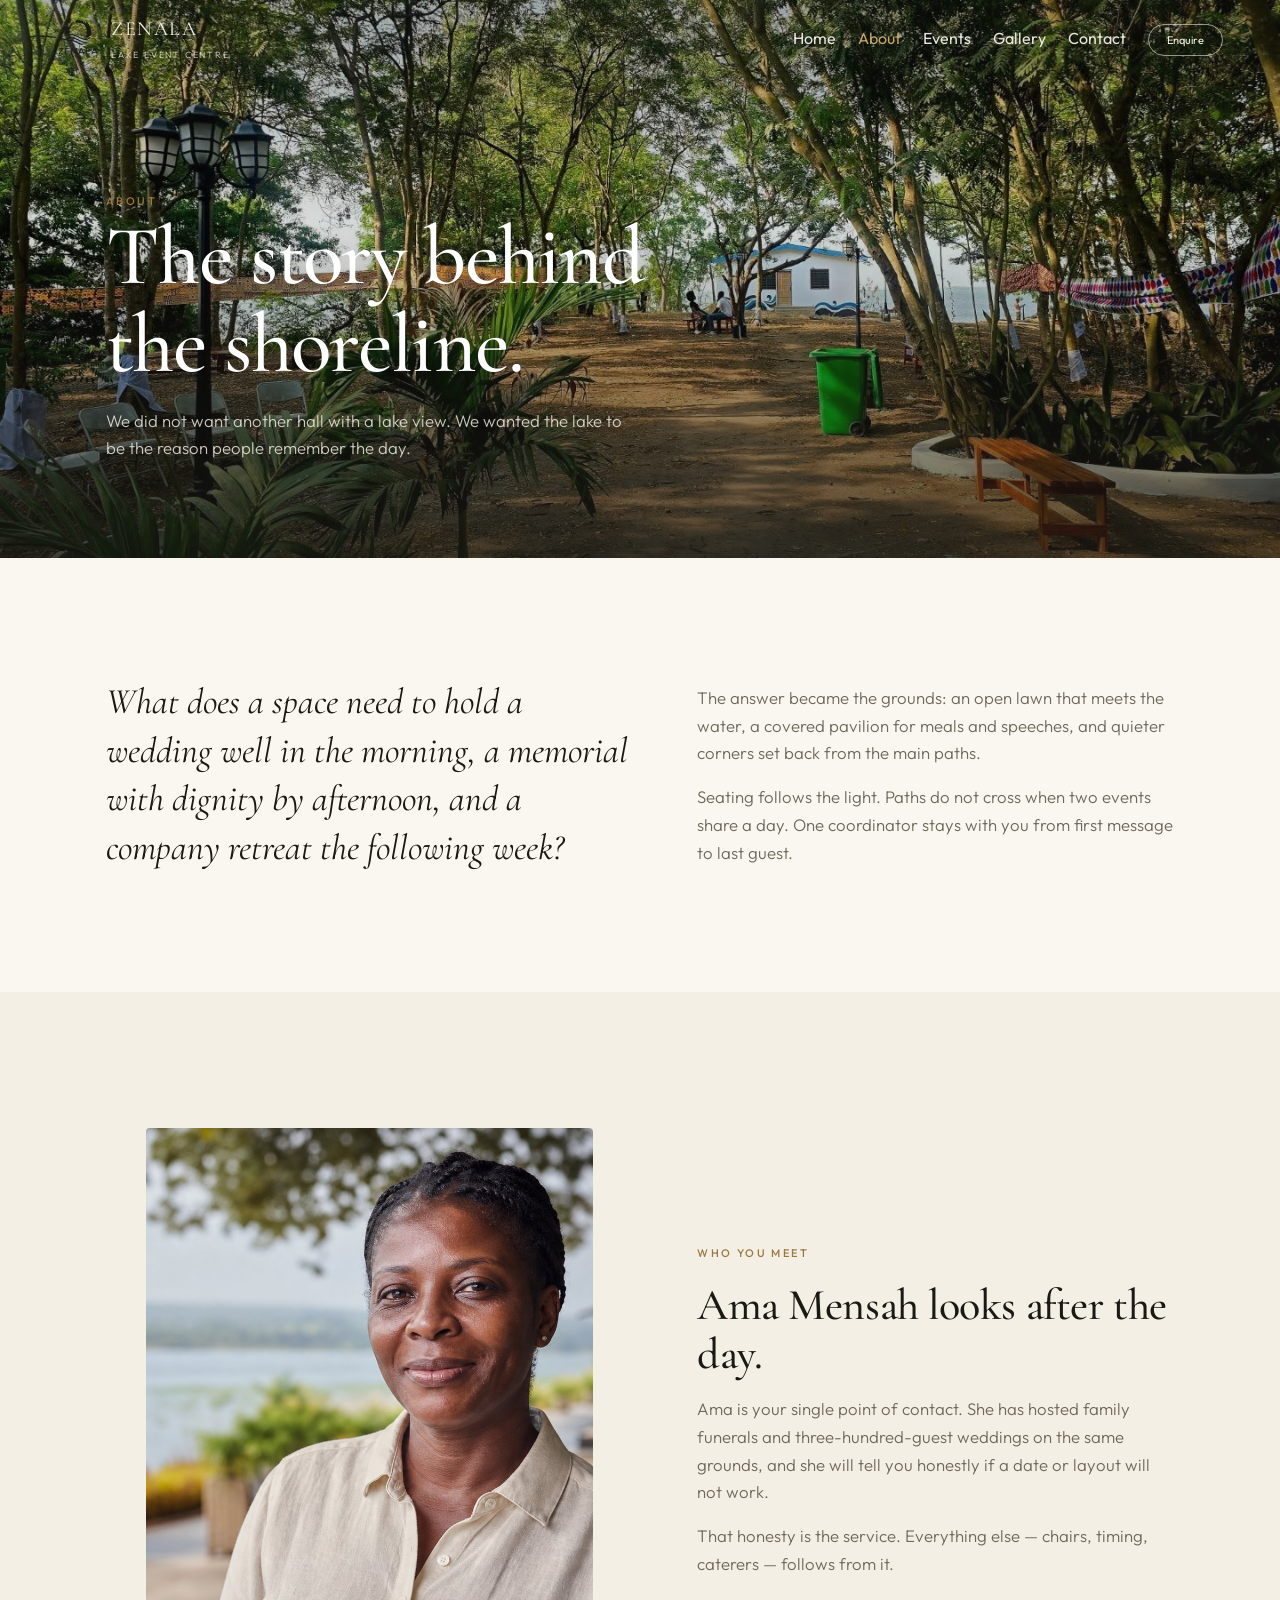
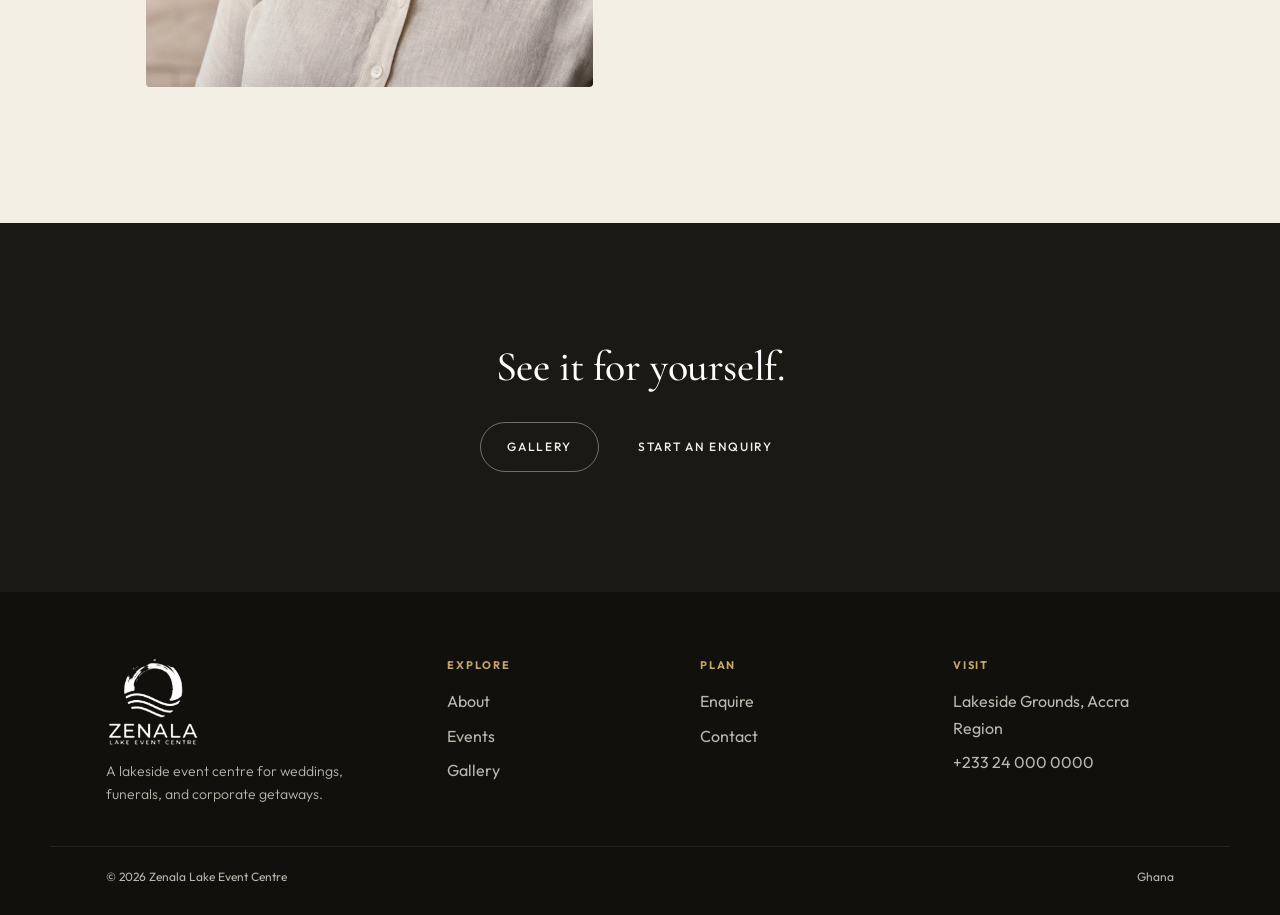
==== commit aace660e: "refactor(footer): make footer consistent accross all pages" ====
--- a/about.html
+++ b/about.html
@@ -64,9 +64,37 @@
   </section>
 </main>
 <footer class="site-footer">
-  <div class="wrap footer-bottom" style="border:0;margin:0;padding:0">
-    <span>© 2026 Zenala</span>
-    <a href="contact.html">Contact</a>
+  <div class="wrap footer-top">
+    <div class="footer-brand">
+      <img class="brand-logo brand-logo-footer" src="images/logo.png" alt="Zenala Lake Event Centre">
+      <p>A lakeside event centre for weddings, funerals, and corporate getaways.</p>
+    </div>
+    <div class="footer-col">
+      <h4>Explore</h4>
+      <ul>
+        <li><a href="about.html">About</a></li>
+        <li><a href="events.html">Events</a></li>
+        <li><a href="gallery.html">Gallery</a></li>
+      </ul>
+    </div>
+    <div class="footer-col">
+      <h4>Plan</h4>
+      <ul>
+        <li><a href="enquire.html">Enquire</a></li>
+        <li><a href="contact.html">Contact</a></li>
+      </ul>
+    </div>
+    <div class="footer-col">
+      <h4>Visit</h4>
+      <ul>
+        <li>Lakeside Grounds, Accra Region</li>
+        <li><a href="tel:+233240000000">+233 24 000 0000</a></li>
+      </ul>
+    </div>
+  </div>
+  <div class="wrap footer-bottom">
+    <span>© 2026 Zenala Lake Event Centre</span>
+    <span>Ghana</span>
   </div>
 </footer>
 <script src="script.js"></script>
